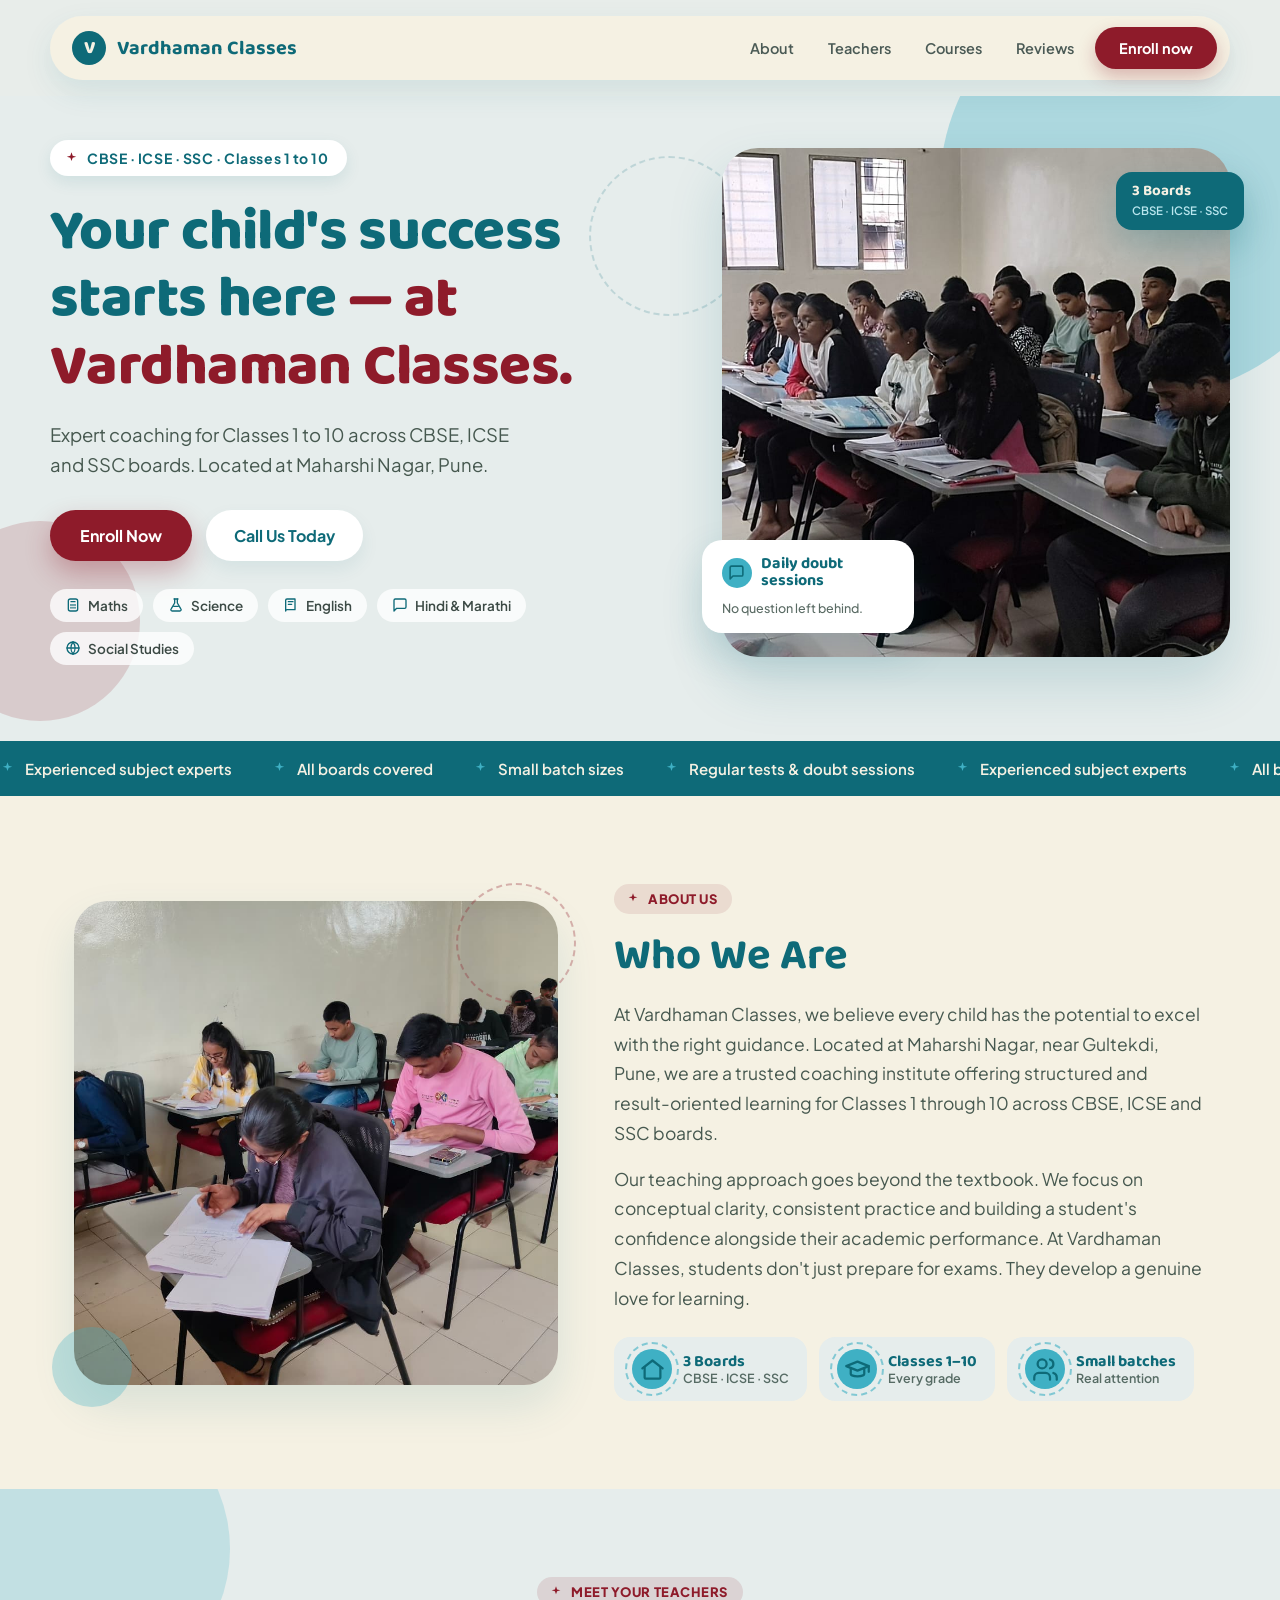
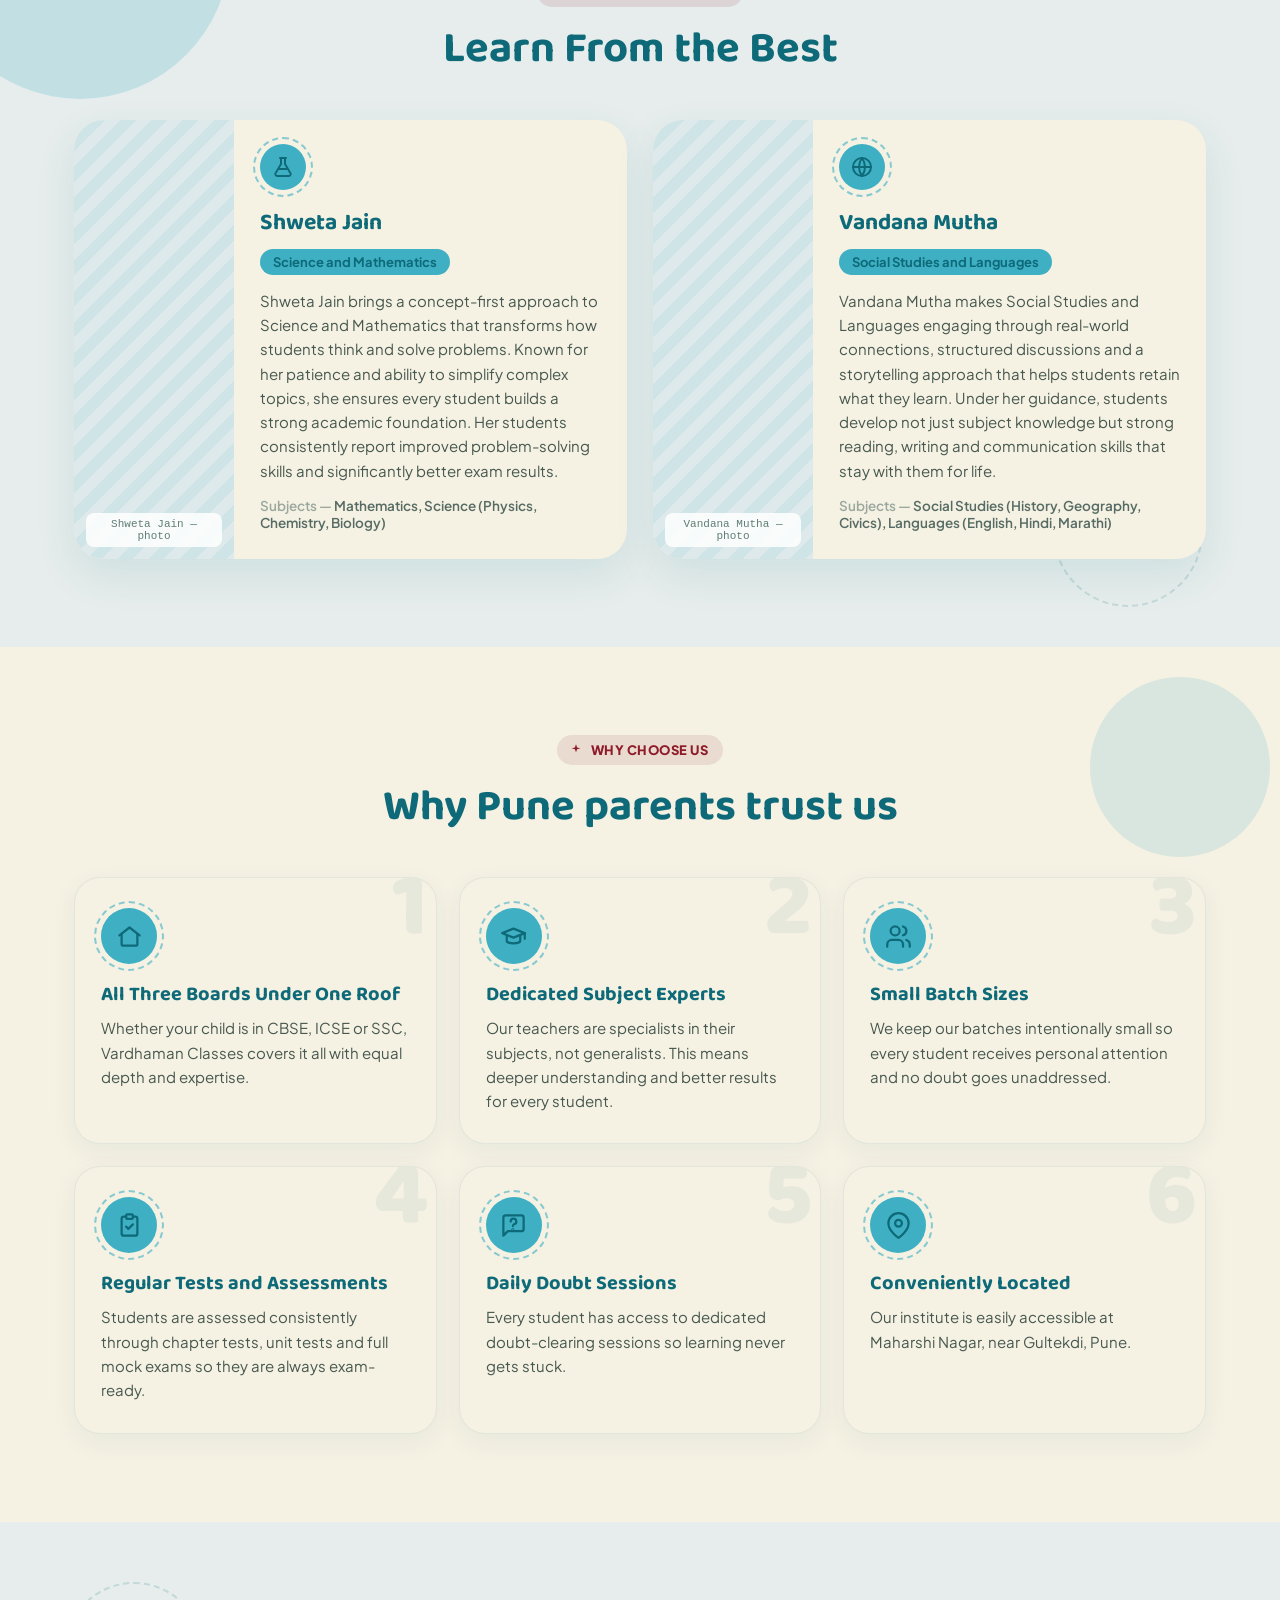
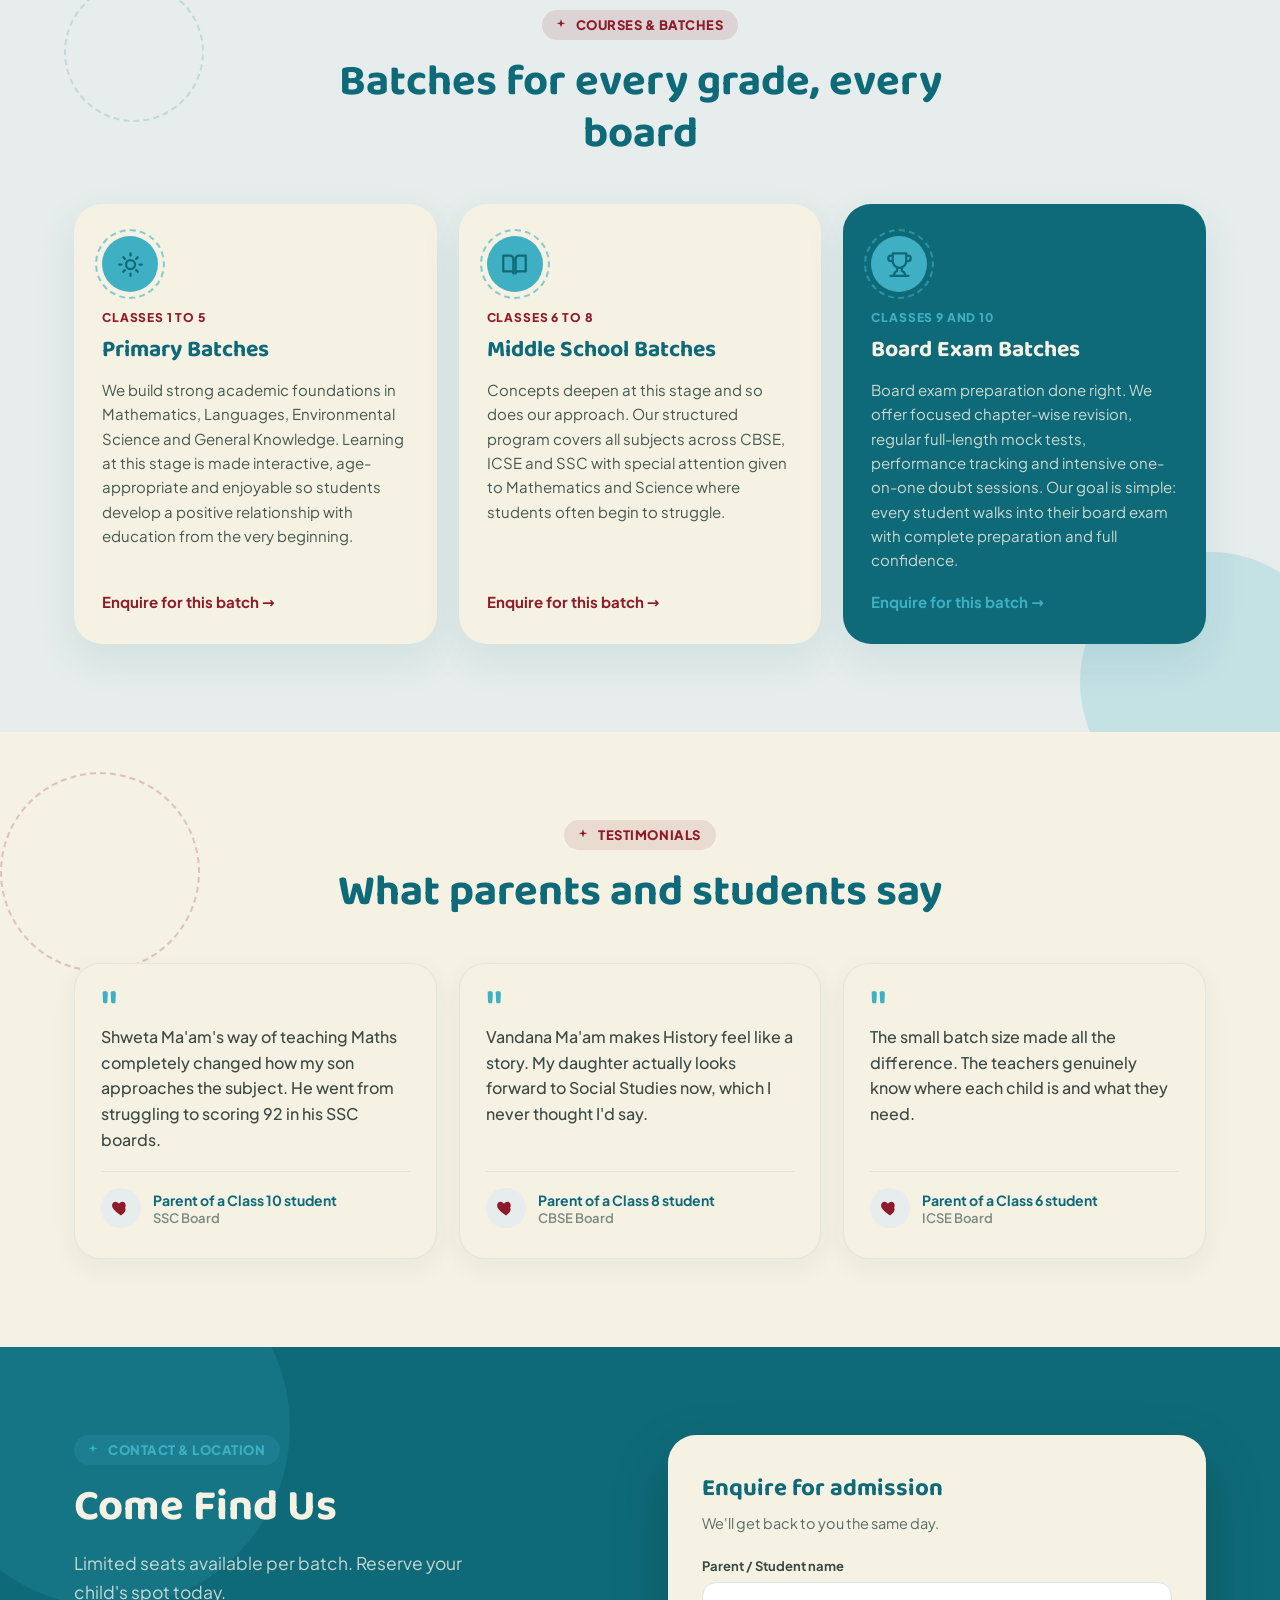
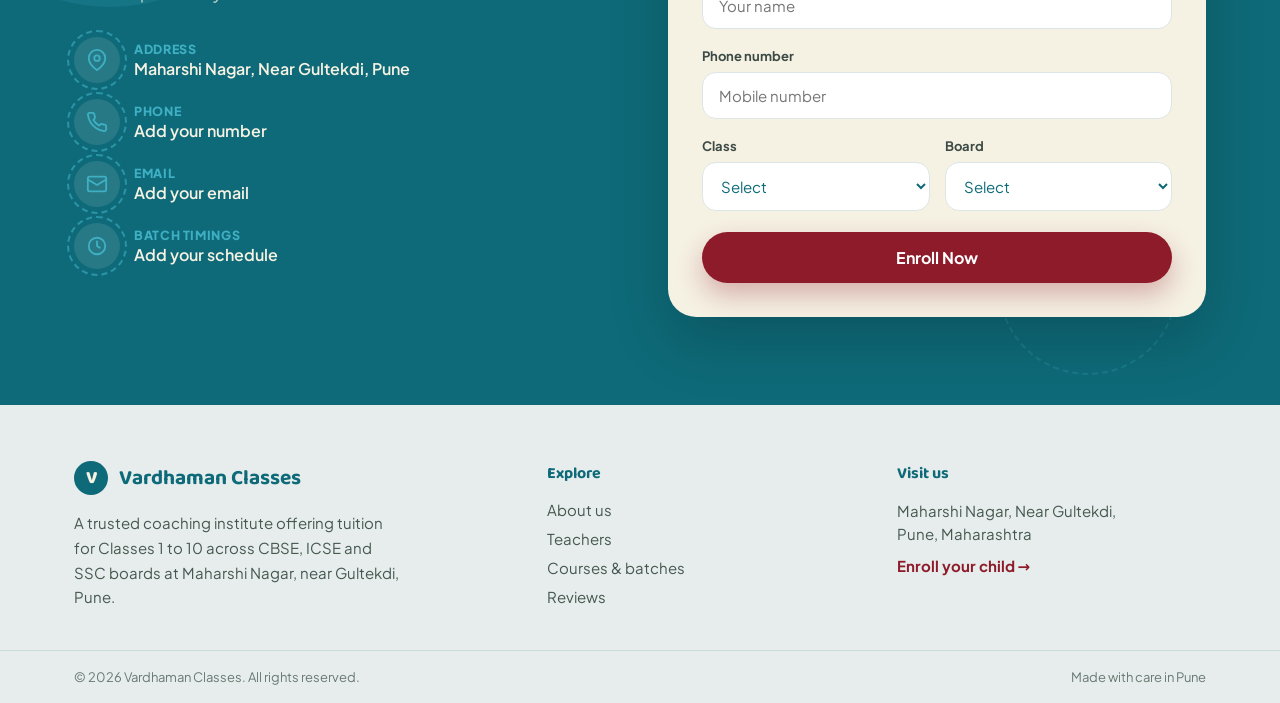
==== Index.html @ 8a274b0c "first commit" ====
<!DOCTYPE html>
<html lang="en">
<head>
  <meta charset="utf-8">
  <meta name="viewport" content="width=device-width, initial-scale=1">
  <title>Vardhaman Classes</title>
  <meta name="description" content="">
  <link rel="stylesheet" href="styles.css">
</head>
<body>

<div class="vc-page">

  <header class="vc-header">
    <nav class="vc-nav vc-pad-x">
      <a href="#home" class="vc-logo-link">
        <span class="vc-logo-icon" data-text="Navigation.BrandInitial"></span>
        <span class="vc-logo-text" data-text="Navigation.BrandName"></span>
      </a>
      <div class="vc-nav-actions">
        <span class="vc-navlinks" id="NavLinks"></span>
        <a href="#contact" class="vc-link vc-btn-nav" data-text="Navigation.EnrollLabel"></a>
      </div>
    </nav>
  </header>

  <section id="home" class="vc-section-anchor vc-hero">
    <div class="vc-blob vc-blob--hero-teal"></div>
    <div class="vc-blob vc-blob--hero-red"></div>
    <div class="vc-blob vc-blob--hero-ring"></div>
    <div class="vc-container vc-hero-grid vc-grid2 vc-pad-x">
      <div>
        <span class="vc-eyebrow vc-eyebrow--hero">
          <svg class="vc-icon-twinkle" width="15" height="15" viewBox="0 0 24 24" fill="#8E1B2A"><path d="M12 2l1.9 5.6L19.5 9l-5.6 1.9L12 16l-1.9-5.1L4.5 9l5.6-1.4z"/></svg>
          <span data-text="Hero.Tagline"></span>
        </span>
        <h1 class="vc-heading-xl">
          <span data-text="Hero.Heading"></span><span class="vc-text-accent" data-text="Hero.HeadingAccent"></span>
        </h1>
        <p class="vc-lead" data-text="Hero.Lead"></p>
        <div class="vc-actions">
          <a href="#contact" class="vc-link vc-btn-primary" data-text="Hero.PrimaryButton"></a>
          <a href="#contact" class="vc-link vc-btn-secondary" data-text="Hero.SecondaryButton"></a>
        </div>
        <div class="vc-tag-list" id="SubjectTags"></div>
      </div>
      <div class="vc-hero-media">
        <div class="vc-photo-frame">
          <img class="vc-photo-frame-img" src="assets/Images/4.jpeg" alt="" data-alt="Hero.PhotoCaption">
        </div>
        <div class="vc-float-card vc-float-card--doubt">
          <div class="vc-float-card-row">
            <span class="vc-icon-circle">
              <svg width="17" height="17" viewBox="0 0 24 24" fill="none" stroke="#0E6A78" stroke-width="2.2" stroke-linecap="round" stroke-linejoin="round"><path d="M21 15a2 2 0 0 1-2 2H7l-4 4V5a2 2 0 0 1 2-2h14a2 2 0 0 1 2 2Z"/></svg>
            </span>
            <div class="vc-float-card-title" data-text="Hero.FloatingCardTitle"></div>
          </div>
          <div class="vc-float-card-body" data-text="Hero.FloatingCardBody"></div>
        </div>
        <div class="vc-board-badge">
          <div class="vc-board-badge-title" data-text="Hero.BoardsBadgeTitle"></div>
          <div class="vc-board-badge-sub" data-text="Hero.BoardsBadgeSubtitle"></div>
        </div>
      </div>
    </div>
  </section>

  <div class="vc-marquee-bar">
    <div class="vc-marquee-wrap">
      <div class="vc-marquee" id="TrustMarquee"></div>
    </div>
  </div>

  <section id="about" class="vc-section-anchor vc-about vc-grid2 vc-sec vc-pad-x">
    <div class="vc-about-media">
      <div class="vc-blob vc-blob--about-ring"></div>
      <div class="vc-blob vc-blob--about-teal"></div>
      <div class="vc-rise2 vc-photo-frame vc-photo-frame--about">
        <img class="vc-photo-frame-img" src="assets/Images/3.jpeg" alt="" data-alt="About.PhotoCaption">
      </div>
    </div>
    <div>
      <span class="vc-rise2 vc-eyebrow">
        <svg class="vc-icon-twinkle" width="14" height="14" viewBox="0 0 24 24" fill="#8E1B2A"><path d="M12 2l1.9 5.6L19.5 9l-5.6 1.9L12 16l-1.9-5.1L4.5 9l5.6-1.4z"/></svg>
        <span data-text="About.Eyebrow"></span>
      </span>
      <h2 class="vc-rise2 vc-d1 vc-heading-lg" data-text="About.Heading"></h2>
      <div id="AboutParagraphs"></div>
      <div class="vc-rise2 vc-d3 vc-stats" id="AboutStats"></div>
    </div>
  </section>

  <section id="teachers" class="vc-section-anchor vc-section-muted vc-sec">
    <div class="vc-blob vc-blob--teachers"></div>
    <div class="vc-blob vc-blob--teachers-ring"></div>
    <div class="vc-section-inner vc-pad-x">
      <div class="vc-section-header">
        <span class="vc-rise2 vc-eyebrow vc-eyebrow--teachers">
          <svg class="vc-icon-twinkle" width="14" height="14" viewBox="0 0 24 24" fill="#8E1B2A"><path d="M12 2l1.9 5.6L19.5 9l-5.6 1.9L12 16l-1.9-5.1L4.5 9l5.6-1.4z"/></svg>
          <span data-text="Teachers.Eyebrow"></span>
        </span>
        <h2 class="vc-rise2 vc-d1 vc-heading-lg" data-text="Teachers.Heading"></h2>
      </div>
      <div class="vc-teacher-grid vc-grid2 vc-stagger" id="TeacherGrid"></div>
    </div>
  </section>

  <section class="vc-section-anchor vc-section vc-pad-x">
    <div class="vc-blob vc-blob--reasons"></div>
    <div class="vc-section-header">
      <span class="vc-rise2 vc-eyebrow">
        <svg class="vc-icon-twinkle" width="14" height="14" viewBox="0 0 24 24" fill="#8E1B2A"><path d="M12 2l1.9 5.6L19.5 9l-5.6 1.9L12 16l-1.9-5.1L4.5 9l5.6-1.4z"/></svg>
        <span data-text="Reasons.Eyebrow"></span>
      </span>
      <h2 class="vc-rise2 vc-d1 vc-heading-lg" data-text="Reasons.Heading"></h2>
    </div>
    <div class="vc-grid3 vc-stagger" id="ReasonGrid"></div>
  </section>

  <section id="courses" class="vc-section-anchor vc-section-muted vc-sec">
    <div class="vc-blob vc-blob--courses"></div>
    <div class="vc-blob vc-blob--courses-ring"></div>
    <div class="vc-section-inner vc-pad-x">
      <div class="vc-section-header">
        <span class="vc-rise2 vc-eyebrow vc-eyebrow--courses">
          <svg class="vc-icon-twinkle" width="14" height="14" viewBox="0 0 24 24" fill="#8E1B2A"><path d="M12 2l1.9 5.6L19.5 9l-5.6 1.9L12 16l-1.9-5.1L4.5 9l5.6-1.4z"/></svg>
          <span data-text="Courses.Eyebrow"></span>
        </span>
        <h2 class="vc-rise2 vc-d1 vc-heading-lg" data-text="Courses.Heading"></h2>
      </div>
      <div class="vc-grid3 vc-stagger" id="BatchGrid"></div>
    </div>
  </section>

  <section id="reviews" class="vc-section-anchor vc-section vc-pad-x">
    <div class="vc-blob vc-blob--reviews-ring"></div>
    <div class="vc-section-header">
      <span class="vc-rise2 vc-eyebrow">
        <svg class="vc-icon-twinkle" width="14" height="14" viewBox="0 0 24 24" fill="#8E1B2A"><path d="M12 2l1.9 5.6L19.5 9l-5.6 1.9L12 16l-1.9-5.1L4.5 9l5.6-1.4z"/></svg>
        <span data-text="Reviews.Eyebrow"></span>
      </span>
      <h2 class="vc-rise2 vc-d1 vc-heading-lg" data-text="Reviews.Heading"></h2>
    </div>
    <div class="vc-grid3 vc-stagger" id="ReviewGrid"></div>
  </section>

  <section id="contact" class="vc-section-anchor vc-contact vc-sec">
    <div class="vc-blob vc-blob--contact-teal"></div>
    <div class="vc-blob vc-blob--contact-ring"></div>
    <div class="vc-container vc-contact-grid vc-grid2 vc-pad-x vc-section-inner">
      <div>
        <span class="vc-rise2 vc-eyebrow vc-eyebrow--contact">
          <svg class="vc-icon-twinkle" width="14" height="14" viewBox="0 0 24 24" fill="#3FB0C4"><path d="M12 2l1.9 5.6L19.5 9l-5.6 1.9L12 16l-1.9-5.1L4.5 9l5.6-1.4z"/></svg>
          <span data-text="Contact.Eyebrow"></span>
        </span>
        <h2 class="vc-rise2 vc-d1 vc-heading-lg vc-heading-lg--light" data-text="Contact.Heading"></h2>
        <p class="vc-rise2 vc-d2 vc-lead vc-lead--light" data-text="Contact.Lead"></p>
        <div class="vc-rise2 vc-d3 vc-contact-rows" id="ContactRows"></div>
      </div>

      <div class="vc-rise2 vc-d2 vc-form-panel">
        <div id="FormSuccess" class="vc-form-success" hidden>
          <div class="vc-form-success-icon">✓</div>
          <h3 class="vc-form-success-title" data-text="Contact.Form.SuccessTitle"></h3>
          <p class="vc-form-success-text" data-text="Contact.Form.SuccessMessage"></p>
          <button type="button" class="vc-form-reset" id="FormResetBtn" data-text="Contact.Form.ResetButton"></button>
        </div>
        <div id="FormPanel">
          <h3 class="vc-form-title" data-text="Contact.Form.Title"></h3>
          <p class="vc-form-subtitle" data-text="Contact.Form.Subtitle"></p>
          <form id="EnrollForm" class="vc-form-fields" novalidate>
            <label class="vc-field">
              <span class="vc-field-label" data-text="Contact.Form.NameLabel"></span>
              <input class="vc-field-input" id="FormName" name="name" data-placeholder="Contact.Form.NamePlaceholder" required>
            </label>
            <label class="vc-field">
              <span class="vc-field-label" data-text="Contact.Form.PhoneLabel"></span>
              <input class="vc-field-input" id="FormPhone" name="phone" data-placeholder="Contact.Form.PhonePlaceholder" required>
            </label>
            <div class="vc-form-row">
              <label class="vc-field">
                <span class="vc-field-label" data-text="Contact.Form.ClassLabel"></span>
                <select class="vc-field-input vc-field-input--select" id="FormGrade" name="grade">
                  <option value="" data-text="Contact.Form.ClassPlaceholder"></option>
                </select>
              </label>
              <label class="vc-field">
                <span class="vc-field-label" data-text="Contact.Form.BoardLabel"></span>
                <select class="vc-field-input vc-field-input--select" id="FormBoard" name="board">
                  <option value="" data-text="Contact.Form.ClassPlaceholder"></option>
                </select>
              </label>
            </div>
            <button type="submit" class="vc-link vc-btn-primary vc-form-submit" data-text="Contact.Form.SubmitButton"></button>
            <div class="vc-form-error" id="FormError" hidden data-text="Contact.Form.ErrorMessage"></div>
          </form>
        </div>
      </div>
    </div>
  </section>

  <footer class="vc-footer">
    <div class="vc-footer-grid vc-pad-x">
      <div>
        <div class="vc-footer-brand">
          <span class="vc-logo-icon" data-text="Footer.BrandInitial"></span>
          <span class="vc-footer-logo-text" data-text="Footer.BrandName"></span>
        </div>
        <p class="vc-footer-desc" data-text="Footer.Description"></p>
      </div>
      <div>
        <div class="vc-footer-heading" data-text="Footer.ExploreHeading"></div>
        <div class="vc-footer-links" id="FooterLinks"></div>
      </div>
      <div>
        <div class="vc-footer-heading" data-text="Footer.VisitHeading"></div>
        <div class="vc-footer-visit">
          <span><span data-text="Footer.AddressLine1"></span><br><span data-text="Footer.AddressLine2"></span></span>
          <a href="#contact" class="vc-link vc-footer-enroll" data-text="Footer.EnrollLink"></a>
        </div>
      </div>
    </div>
    <div class="vc-footer-bar">
      <div class="vc-footer-bar-inner vc-pad-x">
        <span id="CopyrightText"></span>
        <span data-text="Footer.Tagline"></span>
      </div>
    </div>
  </footer>

</div>

<script src="content.js"></script>
<script src="script.js"></script>
</body>
</html>
---- styles.css ----
/* devanagari */
  @font-face {
    font-family: 'Baloo 2';
    font-style: normal;
    font-weight: 500;
    font-display: swap;
    src: url("assets/6ccb0ebc-e038-4bd1-8891-a103fa985c6a.woff2") format('woff2');
    unicode-range: U+0900-097F, U+1CD0-1CF9, U+200C-200D, U+20A8, U+20B9, U+20F0, U+25CC, U+A830-A839, U+A8E0-A8FF, U+11B00-11B09;
  }

  /* vietnamese */
  @font-face {
    font-family: 'Baloo 2';
    font-style: normal;
    font-weight: 500;
    font-display: swap;
    src: url("assets/c7738c8e-c5d6-49de-beea-738d5f685026.woff2") format('woff2');
    unicode-range: U+0102-0103, U+0110-0111, U+0128-0129, U+0168-0169, U+01A0-01A1, U+01AF-01B0, U+0300-0301, U+0303-0304, U+0308-0309, U+0323, U+0329, U+1EA0-1EF9, U+20AB;
  }

  /* latin-ext */
  @font-face {
    font-family: 'Baloo 2';
    font-style: normal;
    font-weight: 500;
    font-display: swap;
    src: url("assets/5fad785d-a819-486f-9508-4cfa91f8b4df.woff2") format('woff2');
    unicode-range: U+0100-02BA, U+02BD-02C5, U+02C7-02CC, U+02CE-02D7, U+02DD-02FF, U+0304, U+0308, U+0329, U+1D00-1DBF, U+1E00-1E9F, U+1EF2-1EFF, U+2020, U+20A0-20AB, U+20AD-20C0, U+2113, U+2C60-2C7F, U+A720-A7FF;
  }

  /* latin */
  @font-face {
    font-family: 'Baloo 2';
    font-style: normal;
    font-weight: 500;
    font-display: swap;
    src: url("assets/ccffdc59-f78f-4c13-9918-10d30cff7e23.woff2") format('woff2');
    unicode-range: U+0000-00FF, U+0131, U+0152-0153, U+02BB-02BC, U+02C6, U+02DA, U+02DC, U+0304, U+0308, U+0329, U+2000-206F, U+20AC, U+2122, U+2191, U+2193, U+2212, U+2215, U+FEFF, U+FFFD;
  }

  /* devanagari */
  @font-face {
    font-family: 'Baloo 2';
    font-style: normal;
    font-weight: 600;
    font-display: swap;
    src: url("assets/6ccb0ebc-e038-4bd1-8891-a103fa985c6a.woff2") format('woff2');
    unicode-range: U+0900-097F, U+1CD0-1CF9, U+200C-200D, U+20A8, U+20B9, U+20F0, U+25CC, U+A830-A839, U+A8E0-A8FF, U+11B00-11B09;
  }

  /* vietnamese */
  @font-face {
    font-family: 'Baloo 2';
    font-style: normal;
    font-weight: 600;
    font-display: swap;
    src: url("assets/c7738c8e-c5d6-49de-beea-738d5f685026.woff2") format('woff2');
    unicode-range: U+0102-0103, U+0110-0111, U+0128-0129, U+0168-0169, U+01A0-01A1, U+01AF-01B0, U+0300-0301, U+0303-0304, U+0308-0309, U+0323, U+0329, U+1EA0-1EF9, U+20AB;
  }

  /* latin-ext */
  @font-face {
    font-family: 'Baloo 2';
    font-style: normal;
    font-weight: 600;
    font-display: swap;
    src: url("assets/5fad785d-a819-486f-9508-4cfa91f8b4df.woff2") format('woff2');
    unicode-range: U+0100-02BA, U+02BD-02C5, U+02C7-02CC, U+02CE-02D7, U+02DD-02FF, U+0304, U+0308, U+0329, U+1D00-1DBF, U+1E00-1E9F, U+1EF2-1EFF, U+2020, U+20A0-20AB, U+20AD-20C0, U+2113, U+2C60-2C7F, U+A720-A7FF;
  }

  /* latin */
  @font-face {
    font-family: 'Baloo 2';
    font-style: normal;
    font-weight: 600;
    font-display: swap;
    src: url("assets/ccffdc59-f78f-4c13-9918-10d30cff7e23.woff2") format('woff2');
    unicode-range: U+0000-00FF, U+0131, U+0152-0153, U+02BB-02BC, U+02C6, U+02DA, U+02DC, U+0304, U+0308, U+0329, U+2000-206F, U+20AC, U+2122, U+2191, U+2193, U+2212, U+2215, U+FEFF, U+FFFD;
  }

  /* devanagari */
  @font-face {
    font-family: 'Baloo 2';
    font-style: normal;
    font-weight: 700;
    font-display: swap;
    src: url("assets/6ccb0ebc-e038-4bd1-8891-a103fa985c6a.woff2") format('woff2');
    unicode-range: U+0900-097F, U+1CD0-1CF9, U+200C-200D, U+20A8, U+20B9, U+20F0, U+25CC, U+A830-A839, U+A8E0-A8FF, U+11B00-11B09;
  }

  /* vietnamese */
  @font-face {
    font-family: 'Baloo 2';
    font-style: normal;
    font-weight: 700;
    font-display: swap;
    src: url("assets/c7738c8e-c5d6-49de-beea-738d5f685026.woff2") format('woff2');
    unicode-range: U+0102-0103, U+0110-0111, U+0128-0129, U+0168-0169, U+01A0-01A1, U+01AF-01B0, U+0300-0301, U+0303-0304, U+0308-0309, U+0323, U+0329, U+1EA0-1EF9, U+20AB;
  }

  /* latin-ext */
  @font-face {
    font-family: 'Baloo 2';
    font-style: normal;
    font-weight: 700;
    font-display: swap;
    src: url("assets/5fad785d-a819-486f-9508-4cfa91f8b4df.woff2") format('woff2');
    unicode-range: U+0100-02BA, U+02BD-02C5, U+02C7-02CC, U+02CE-02D7, U+02DD-02FF, U+0304, U+0308, U+0329, U+1D00-1DBF, U+1E00-1E9F, U+1EF2-1EFF, U+2020, U+20A0-20AB, U+20AD-20C0, U+2113, U+2C60-2C7F, U+A720-A7FF;
  }

  /* latin */
  @font-face {
    font-family: 'Baloo 2';
    font-style: normal;
    font-weight: 700;
    font-display: swap;
    src: url("assets/ccffdc59-f78f-4c13-9918-10d30cff7e23.woff2") format('woff2');
    unicode-range: U+0000-00FF, U+0131, U+0152-0153, U+02BB-02BC, U+02C6, U+02DA, U+02DC, U+0304, U+0308, U+0329, U+2000-206F, U+20AC, U+2122, U+2191, U+2193, U+2212, U+2215, U+FEFF, U+FFFD;
  }

  /* devanagari */
  @font-face {
    font-family: 'Baloo 2';
    font-style: normal;
    font-weight: 800;
    font-display: swap;
    src: url("assets/6ccb0ebc-e038-4bd1-8891-a103fa985c6a.woff2") format('woff2');
    unicode-range: U+0900-097F, U+1CD0-1CF9, U+200C-200D, U+20A8, U+20B9, U+20F0, U+25CC, U+A830-A839, U+A8E0-A8FF, U+11B00-11B09;
  }

  /* vietnamese */
  @font-face {
    font-family: 'Baloo 2';
    font-style: normal;
    font-weight: 800;
    font-display: swap;
    src: url("assets/c7738c8e-c5d6-49de-beea-738d5f685026.woff2") format('woff2');
    unicode-range: U+0102-0103, U+0110-0111, U+0128-0129, U+0168-0169, U+01A0-01A1, U+01AF-01B0, U+0300-0301, U+0303-0304, U+0308-0309, U+0323, U+0329, U+1EA0-1EF9, U+20AB;
  }

  /* latin-ext */
  @font-face {
    font-family: 'Baloo 2';
    font-style: normal;
    font-weight: 800;
    font-display: swap;
    src: url("assets/5fad785d-a819-486f-9508-4cfa91f8b4df.woff2") format('woff2');
    unicode-range: U+0100-02BA, U+02BD-02C5, U+02C7-02CC, U+02CE-02D7, U+02DD-02FF, U+0304, U+0308, U+0329, U+1D00-1DBF, U+1E00-1E9F, U+1EF2-1EFF, U+2020, U+20A0-20AB, U+20AD-20C0, U+2113, U+2C60-2C7F, U+A720-A7FF;
  }

  /* latin */
  @font-face {
    font-family: 'Baloo 2';
    font-style: normal;
    font-weight: 800;
    font-display: swap;
    src: url("assets/ccffdc59-f78f-4c13-9918-10d30cff7e23.woff2") format('woff2');
    unicode-range: U+0000-00FF, U+0131, U+0152-0153, U+02BB-02BC, U+02C6, U+02DA, U+02DC, U+0304, U+0308, U+0329, U+2000-206F, U+20AC, U+2122, U+2191, U+2193, U+2212, U+2215, U+FEFF, U+FFFD;
  }

  /* cyrillic-ext */
  @font-face {
    font-family: 'Plus Jakarta Sans';
    font-style: normal;
    font-weight: 400;
    font-display: swap;
    src: url("assets/60d7d8e4-d3d5-42df-9212-4b5cdeab977c.woff2") format('woff2');
    unicode-range: U+0460-052F, U+1C80-1C8A, U+20B4, U+2DE0-2DFF, U+A640-A69F, U+FE2E-FE2F;
  }

  /* vietnamese */
  @font-face {
    font-family: 'Plus Jakarta Sans';
    font-style: normal;
    font-weight: 400;
    font-display: swap;
    src: url("assets/648f3d69-f89b-42ea-ae6c-a97b70862723.woff2") format('woff2');
    unicode-range: U+0102-0103, U+0110-0111, U+0128-0129, U+0168-0169, U+01A0-01A1, U+01AF-01B0, U+0300-0301, U+0303-0304, U+0308-0309, U+0323, U+0329, U+1EA0-1EF9, U+20AB;
  }

  /* latin-ext */
  @font-face {
    font-family: 'Plus Jakarta Sans';
    font-style: normal;
    font-weight: 400;
    font-display: swap;
    src: url("assets/6499b8f7-0cdd-466b-9b5c-37579380efb8.woff2") format('woff2');
    unicode-range: U+0100-02BA, U+02BD-02C5, U+02C7-02CC, U+02CE-02D7, U+02DD-02FF, U+0304, U+0308, U+0329, U+1D00-1DBF, U+1E00-1E9F, U+1EF2-1EFF, U+2020, U+20A0-20AB, U+20AD-20C0, U+2113, U+2C60-2C7F, U+A720-A7FF;
  }

  /* latin */
  @font-face {
    font-family: 'Plus Jakarta Sans';
    font-style: normal;
    font-weight: 400;
    font-display: swap;
    src: url("assets/acd5920f-f824-4206-af33-7de50f81c722.woff2") format('woff2');
    unicode-range: U+0000-00FF, U+0131, U+0152-0153, U+02BB-02BC, U+02C6, U+02DA, U+02DC, U+0304, U+0308, U+0329, U+2000-206F, U+20AC, U+2122, U+2191, U+2193, U+2212, U+2215, U+FEFF, U+FFFD;
  }

  /* cyrillic-ext */
  @font-face {
    font-family: 'Plus Jakarta Sans';
    font-style: normal;
    font-weight: 500;
    font-display: swap;
    src: url("assets/60d7d8e4-d3d5-42df-9212-4b5cdeab977c.woff2") format('woff2');
    unicode-range: U+0460-052F, U+1C80-1C8A, U+20B4, U+2DE0-2DFF, U+A640-A69F, U+FE2E-FE2F;
  }

  /* vietnamese */
  @font-face {
    font-family: 'Plus Jakarta Sans';
    font-style: normal;
    font-weight: 500;
    font-display: swap;
    src: url("assets/648f3d69-f89b-42ea-ae6c-a97b70862723.woff2") format('woff2');
    unicode-range: U+0102-0103, U+0110-0111, U+0128-0129, U+0168-0169, U+01A0-01A1, U+01AF-01B0, U+0300-0301, U+0303-0304, U+0308-0309, U+0323, U+0329, U+1EA0-1EF9, U+20AB;
  }

  /* latin-ext */
  @font-face {
    font-family: 'Plus Jakarta Sans';
    font-style: normal;
    font-weight: 500;
    font-display: swap;
    src: url("assets/6499b8f7-0cdd-466b-9b5c-37579380efb8.woff2") format('woff2');
    unicode-range: U+0100-02BA, U+02BD-02C5, U+02C7-02CC, U+02CE-02D7, U+02DD-02FF, U+0304, U+0308, U+0329, U+1D00-1DBF, U+1E00-1E9F, U+1EF2-1EFF, U+2020, U+20A0-20AB, U+20AD-20C0, U+2113, U+2C60-2C7F, U+A720-A7FF;
  }

  /* latin */
  @font-face {
    font-family: 'Plus Jakarta Sans';
    font-style: normal;
    font-weight: 500;
    font-display: swap;
    src: url("assets/acd5920f-f824-4206-af33-7de50f81c722.woff2") format('woff2');
    unicode-range: U+0000-00FF, U+0131, U+0152-0153, U+02BB-02BC, U+02C6, U+02DA, U+02DC, U+0304, U+0308, U+0329, U+2000-206F, U+20AC, U+2122, U+2191, U+2193, U+2212, U+2215, U+FEFF, U+FFFD;
  }

  /* cyrillic-ext */
  @font-face {
    font-family: 'Plus Jakarta Sans';
    font-style: normal;
    font-weight: 600;
    font-display: swap;
    src: url("assets/60d7d8e4-d3d5-42df-9212-4b5cdeab977c.woff2") format('woff2');
    unicode-range: U+0460-052F, U+1C80-1C8A, U+20B4, U+2DE0-2DFF, U+A640-A69F, U+FE2E-FE2F;
  }

  /* vietnamese */
  @font-face {
    font-family: 'Plus Jakarta Sans';
    font-style: normal;
    font-weight: 600;
    font-display: swap;
    src: url("assets/648f3d69-f89b-42ea-ae6c-a97b70862723.woff2") format('woff2');
    unicode-range: U+0102-0103, U+0110-0111, U+0128-0129, U+0168-0169, U+01A0-01A1, U+01AF-01B0, U+0300-0301, U+0303-0304, U+0308-0309, U+0323, U+0329, U+1EA0-1EF9, U+20AB;
  }

  /* latin-ext */
  @font-face {
    font-family: 'Plus Jakarta Sans';
    font-style: normal;
    font-weight: 600;
    font-display: swap;
    src: url("assets/6499b8f7-0cdd-466b-9b5c-37579380efb8.woff2") format('woff2');
    unicode-range: U+0100-02BA, U+02BD-02C5, U+02C7-02CC, U+02CE-02D7, U+02DD-02FF, U+0304, U+0308, U+0329, U+1D00-1DBF, U+1E00-1E9F, U+1EF2-1EFF, U+2020, U+20A0-20AB, U+20AD-20C0, U+2113, U+2C60-2C7F, U+A720-A7FF;
  }

  /* latin */
  @font-face {
    font-family: 'Plus Jakarta Sans';
    font-style: normal;
    font-weight: 600;
    font-display: swap;
    src: url("assets/acd5920f-f824-4206-af33-7de50f81c722.woff2") format('woff2');
    unicode-range: U+0000-00FF, U+0131, U+0152-0153, U+02BB-02BC, U+02C6, U+02DA, U+02DC, U+0304, U+0308, U+0329, U+2000-206F, U+20AC, U+2122, U+2191, U+2193, U+2212, U+2215, U+FEFF, U+FFFD;
  }

  /* cyrillic-ext */
  @font-face {
    font-family: 'Plus Jakarta Sans';
    font-style: normal;
    font-weight: 700;
    font-display: swap;
    src: url("assets/60d7d8e4-d3d5-42df-9212-4b5cdeab977c.woff2") format('woff2');
    unicode-range: U+0460-052F, U+1C80-1C8A, U+20B4, U+2DE0-2DFF, U+A640-A69F, U+FE2E-FE2F;
  }

  /* vietnamese */
  @font-face {
    font-family: 'Plus Jakarta Sans';
    font-style: normal;
    font-weight: 700;
    font-display: swap;
    src: url("assets/648f3d69-f89b-42ea-ae6c-a97b70862723.woff2") format('woff2');
    unicode-range: U+0102-0103, U+0110-0111, U+0128-0129, U+0168-0169, U+01A0-01A1, U+01AF-01B0, U+0300-0301, U+0303-0304, U+0308-0309, U+0323, U+0329, U+1EA0-1EF9, U+20AB;
  }

  /* latin-ext */
  @font-face {
    font-family: 'Plus Jakarta Sans';
    font-style: normal;
    font-weight: 700;
    font-display: swap;
    src: url("assets/6499b8f7-0cdd-466b-9b5c-37579380efb8.woff2") format('woff2');
    unicode-range: U+0100-02BA, U+02BD-02C5, U+02C7-02CC, U+02CE-02D7, U+02DD-02FF, U+0304, U+0308, U+0329, U+1D00-1DBF, U+1E00-1E9F, U+1EF2-1EFF, U+2020, U+20A0-20AB, U+20AD-20C0, U+2113, U+2C60-2C7F, U+A720-A7FF;
  }

  /* latin */
  @font-face {
    font-family: 'Plus Jakarta Sans';
    font-style: normal;
    font-weight: 700;
    font-display: swap;
    src: url("assets/acd5920f-f824-4206-af33-7de50f81c722.woff2") format('woff2');
    unicode-range: U+0000-00FF, U+0131, U+0152-0153, U+02BB-02BC, U+02C6, U+02DA, U+02DC, U+0304, U+0308, U+0329, U+2000-206F, U+20AC, U+2122, U+2191, U+2193, U+2212, U+2215, U+FEFF, U+FFFD;
  }

  /* cyrillic-ext */
  @font-face {
    font-family: 'Plus Jakarta Sans';
    font-style: normal;
    font-weight: 800;
    font-display: swap;
    src: url("assets/60d7d8e4-d3d5-42df-9212-4b5cdeab977c.woff2") format('woff2');
    unicode-range: U+0460-052F, U+1C80-1C8A, U+20B4, U+2DE0-2DFF, U+A640-A69F, U+FE2E-FE2F;
  }

  /* vietnamese */
  @font-face {
    font-family: 'Plus Jakarta Sans';
    font-style: normal;
    font-weight: 800;
    font-display: swap;
    src: url("assets/648f3d69-f89b-42ea-ae6c-a97b70862723.woff2") format('woff2');
    unicode-range: U+0102-0103, U+0110-0111, U+0128-0129, U+0168-0169, U+01A0-01A1, U+01AF-01B0, U+0300-0301, U+0303-0304, U+0308-0309, U+0323, U+0329, U+1EA0-1EF9, U+20AB;
  }

  /* latin-ext */
  @font-face {
    font-family: 'Plus Jakarta Sans';
    font-style: normal;
    font-weight: 800;
    font-display: swap;
    src: url("assets/6499b8f7-0cdd-466b-9b5c-37579380efb8.woff2") format('woff2');
    unicode-range: U+0100-02BA, U+02BD-02C5, U+02C7-02CC, U+02CE-02D7, U+02DD-02FF, U+0304, U+0308, U+0329, U+1D00-1DBF, U+1E00-1E9F, U+1EF2-1EFF, U+2020, U+20A0-20AB, U+20AD-20C0, U+2113, U+2C60-2C7F, U+A720-A7FF;
  }

  /* latin */
  @font-face {
    font-family: 'Plus Jakarta Sans';
    font-style: normal;
    font-weight: 800;
    font-display: swap;
    src: url("assets/acd5920f-f824-4206-af33-7de50f81c722.woff2") format('woff2');
    unicode-range: U+0000-00FF, U+0131, U+0152-0153, U+02BB-02BC, U+02C6, U+02DA, U+02DC, U+0304, U+0308, U+0329, U+2000-206F, U+20AC, U+2122, U+2191, U+2193, U+2212, U+2215, U+FEFF, U+FFFD;
  }


:root {
  /* Brand */
  --Cream: #F5F1E3;
  --Teal: #0E6A78;
  --Maroon: #8E1B2A;
  --Mint: #E6EDEC;
  --Cyan: #3FB0C4;
  --CyanPale: #B9E6EE;
  --White: #fff;

  /* Text */
  --TextBody: #46584f;
  --TextMuted: #566b64;
  --TextDark: #3c4a45;
  --TextNav: #4a5a55;
  --TextCaption: #5f7d73;
  --TextSubtle: #5a6b64;
  --TextLabel: #9aa89f;
  --TextQuote: #7a8a83;
  --TextFooter: #6a7a73;
  --TextError: #c0451a;

  /* Borders & stripes */
  --BorderSoft: #d2e0e1;
  --BorderInput: #dde6e6;
  --StripeA: #d9e8ea;
  --StripeB: #cbe1e4;
  --StripeC: #dde9ea;
  --StripeD: #cfe4e7;

  /* Alpha / overlays */
  --CyanAlpha60: rgba(63, 176, 196, 0.6);
  --MintAlpha86: rgba(230, 237, 236, 0.86);
  --TealAlpha10: rgba(14, 106, 120, 0.1);
  --MaroonAlpha28: rgba(142, 27, 42, 0.28);
  --CyanAlpha34: rgba(63, 176, 196, 0.34);
  --MaroonAlpha16: rgba(142, 27, 42, 0.16);
  --TealAlpha18: rgba(14, 106, 120, 0.18);
  --MaroonAlpha10: rgba(142, 27, 42, 0.1);
  --MaroonAlpha12: rgba(142, 27, 42, 0.12);
  --CyanAlpha16: rgba(63, 176, 196, 0.16);
  --CreamAlpha80: rgba(245, 241, 227, 0.8);
  --MaroonAlpha30: rgba(142, 27, 42, 0.3);
  --TealAlpha08: rgba(14, 106, 120, 0.08);
  --WhiteAlpha78: rgba(255, 255, 255, 0.78);
  --TealAlpha12: rgba(14, 106, 120, 0.12);
  --WhiteAlpha85: rgba(255, 255, 255, 0.85);
  --TealAlpha28: rgba(14, 106, 120, 0.28);
  --CyanAlpha30: rgba(63, 176, 196, 0.3);
  --CyanAlpha22: rgba(63, 176, 196, 0.22);
  --TealAlpha16: rgba(14, 106, 120, 0.16);
  --TealAlpha06: rgba(14, 106, 120, 0.06);
  --CyanAlpha20: rgba(63, 176, 196, 0.2);
  --CreamAlpha82: rgba(245, 241, 227, 0.82);
  --MaroonAlpha22: rgba(142, 27, 42, 0.22);
  --WhiteAlpha10: rgba(255, 255, 255, 0.1);
  --BlackAlpha18: rgba(0, 0, 0, 0.18);
  --TealAlpha14: rgba(14, 106, 120, 0.14);
}

  * {
    box-sizing: border-box;
  }

  html {
    scroll-behavior: smooth;
  }

  body {
    margin: 0;
  }

  input,
  select,
  textarea,
  button {
    font-family: inherit;
  }

  @keyframes vc-rise {
    from {
      opacity: 0;
      transform: translateY(16px)
    }

    to {
      opacity: 1;
      transform: none
    }
  }

  @keyframes vc-float {

    0%,
    100% {
      transform: translateY(0)
    }

    50% {
      transform: translateY(-14px)
    }
  }

  @keyframes vc-float2 {

    0%,
    100% {
      transform: translateY(0) rotate(0deg)
    }

    50% {
      transform: translateY(16px) rotate(10deg)
    }
  }

  @keyframes vc-spin {
    to {
      transform: rotate(360deg)
    }
  }

  @keyframes vc-spinr {
    to {
      transform: rotate(-360deg)
    }
  }

  @keyframes vc-twinkle {

    0%,
    100% {
      opacity: .4;
      transform: scale(.82)
    }

    50% {
      opacity: 1;
      transform: scale(1.14)
    }
  }

  @keyframes vc-marquee {
    from {
      transform: translateX(0)
    }

    to {
      transform: translateX(-50%)
    }
  }

  @keyframes vc-pulse {

    0%,
    100% {
      opacity: .45;
      transform: scale(1)
    }

    50% {
      opacity: .85;
      transform: scale(1.09)
    }
  }

  .vc-fade {
    opacity: 0;
    transition: opacity .7s ease;
  }

  .vc-fade[data-shown] {
    opacity: 1;
  }

  .vc-rise2 {
    opacity: 0;
    transform: translateY(26px);
    transition: opacity .75s cubic-bezier(.2, .7, .2, 1), transform .75s cubic-bezier(.2, .7, .2, 1);
  }

  .vc-rise2[data-shown] {
    opacity: 1;
    transform: none;
  }

  .vc-d1 {
    transition-delay: .08s
  }

  .vc-d2 {
    transition-delay: .16s
  }

  .vc-d3 {
    transition-delay: .24s
  }

  .vc-d4 {
    transition-delay: .32s
  }

  .vc-stagger>*:nth-child(2) {
    transition-delay: .1s
  }

  .vc-stagger>*:nth-child(3) {
    transition-delay: .2s
  }

  .vc-stagger>*:nth-child(4) {
    transition-delay: .3s
  }

  .vc-stagger>*:nth-child(5) {
    transition-delay: .4s
  }

  .vc-stagger>*:nth-child(6) {
    transition-delay: .5s
  }

  .vc-badge {
    position: relative;
  }

  .vc-badge::before {
    content: '';
    position: absolute;
    inset: -7px;
    border-radius: 50%;
    border: 2px dashed var(--CyanAlpha60);
    animation: vc-spin 16s linear infinite;
  }

  .vc-marquee-wrap:hover .vc-marquee {
    animation-play-state: paused;
  }

  .vc-link {
    transition: background .2s ease, color .2s ease;
  }

  @media (max-width:980px) {
    .vc-grid3 {
      grid-template-columns: 1fr 1fr !important;
    }
  }

  @media (max-width:760px) {
    .vc-grid2 {
      grid-template-columns: 1fr !important;
      gap: 32px !important;
    }

    .vc-grid3 {
      grid-template-columns: 1fr !important;
    }

    .vc-teacher-card {
      grid-template-columns: 1fr !important;
    }

    .vc-footer-grid {
      grid-template-columns: 1fr !important;
      gap: 28px !important;
    }

    .vc-navlinks {
      display: none !important;
    }

    .vc-sec {
      padding-top: 60px !important;
      padding-bottom: 60px !important;
    }

    .vc-pad-x {
      padding-left: 20px !important;
      padding-right: 20px !important;
    }
  }

  @media (max-width:460px) {
    .vc-hide-xs {
      display: none !important;
    }
  }

  @media (prefers-reduced-motion:reduce) {
    * {
      animation-duration: .001ms !important;
      animation-iteration-count: 1 !important;
    }

    .vc-fade,
    .vc-rise2 {
      opacity: 1 !important;
      transform: none !important;
    }
  }

  /* ── Layout & components ── */
  .vc-page {
    font-family: 'Plus Jakarta Sans', system-ui, sans-serif;
    background: var(--Cream);
    color: var(--Teal);
    min-height: 100vh;
    -webkit-font-smoothing: antialiased;
    overflow-x: hidden;
  }

  .vc-header {
    position: sticky;
    top: 0;
    z-index: 50;
    padding: 16px 20px;
    background: var(--MintAlpha86);
    backdrop-filter: blur(10px);
  }

  .vc-nav {
    max-width: 1180px;
    margin: 0 auto;
    background: var(--Cream);
    border-radius: 999px;
    padding: 11px 13px 11px 22px;
    display: flex;
    align-items: center;
    justify-content: space-between;
    gap: 16px;
    box-shadow: 0 12px 30px var(--TealAlpha10);
  }

  .vc-logo-link {
    text-decoration: none;
    display: flex;
    align-items: center;
    gap: 11px;
  }

  .vc-logo-icon {
    width: 34px;
    height: 34px;
    border-radius: 50%;
    background: var(--Teal);
    color: var(--Cream);
    display: flex;
    align-items: center;
    justify-content: center;
    font-family: 'Baloo 2', cursive;
    font-weight: 800;
    font-size: 18px;
  }

  .vc-logo-text {
    font-family: 'Baloo 2', cursive;
    font-weight: 700;
    font-size: 20px;
    color: var(--Teal);
  }

  .vc-nav-actions {
    display: flex;
    align-items: center;
    gap: 6px;
  }

  .vc-navlinks {
    display: flex;
    align-items: center;
    gap: 4px;
  }

  .vc-nav-link {
    text-decoration: none;
    font-size: 14.5px;
    font-weight: 600;
    color: var(--TextNav);
    padding: 9px 15px;
    border-radius: 999px;
  }

  .vc-btn-nav {
    text-decoration: none;
    font-size: 14.5px;
    font-weight: 700;
    color: var(--White);
    background: var(--Maroon);
    padding: 12px 24px;
    border-radius: 999px;
    box-shadow: 0 8px 18px var(--MaroonAlpha28);
    white-space: nowrap;
  }

  .vc-section-anchor {
    scroll-margin-top: 90px;
  }

  .vc-hero {
    background: var(--Mint);
    position: relative;
    overflow: hidden;
    padding: 44px 20px 76px;
  }

  .vc-blob {
    position: absolute;
    border-radius: 50%;
    pointer-events: none;
  }

  .vc-blob--hero-teal {
    width: 420px;
    height: 420px;
    background: var(--CyanAlpha34);
    top: -120px;
    right: -80px;
    animation: vc-float 7s ease-in-out infinite;
  }

  .vc-blob--hero-red {
    width: 200px;
    height: 200px;
    background: var(--MaroonAlpha16);
    bottom: 20px;
    left: -60px;
    animation: vc-float2 9s ease-in-out infinite;
  }

  .vc-blob--hero-ring {
    width: 160px;
    height: 160px;
    border: 2px dashed var(--TealAlpha18);
    top: 60px;
    left: 46%;
    animation: vc-spin 24s linear infinite;
  }

  .vc-container {
    position: relative;
    max-width: 1180px;
    margin: 0 auto;
  }

  .vc-hero-grid {
    display: grid;
    grid-template-columns: 1.1fr 0.9fr;
    gap: 50px;
    align-items: center;
  }

  .vc-eyebrow {
    display: inline-flex;
    align-items: center;
    gap: 8px;
    font-size: 13px;
    font-weight: 800;
    letter-spacing: 0.04em;
    color: var(--Maroon);
    background: var(--MaroonAlpha10);
    padding: 7px 15px 7px 12px;
    border-radius: 999px;
    white-space: nowrap;
  }

  .vc-eyebrow--hero {
    font-size: 14px;
    font-weight: 700;
    color: var(--Teal);
    background: var(--White);
    padding: 9px 18px 9px 14px;
    box-shadow: 0 6px 16px var(--TealAlpha10);
  }

  .vc-eyebrow--teachers,
  .vc-eyebrow--courses {
    background: var(--MaroonAlpha12);
  }

  .vc-eyebrow--contact {
    color: var(--Cyan);
    background: var(--CyanAlpha16);
  }

  .vc-icon-twinkle {
    animation: vc-twinkle 2.6s ease-in-out infinite;
  }

  .vc-heading-xl {
    font-family: 'Baloo 2', cursive;
    font-weight: 800;
    font-size: clamp(36px, 4.6vw, 58px);
    line-height: 1.16;
    color: var(--Teal);
    margin: 22px 0 0;
    letter-spacing: -0.01em;
  }

  .vc-heading-lg {
    font-family: 'Baloo 2', cursive;
    font-weight: 700;
    font-size: clamp(30px, 3.4vw, 44px);
    line-height: 1.2;
    color: var(--Teal);
    margin: 16px 0 0;
  }

  .vc-heading-lg--light {
    color: var(--Cream);
  }

  .vc-text-accent {
    color: var(--Maroon);
  }

  .vc-lead {
    font-size: 18.5px;
    line-height: 1.62;
    color: var(--TextBody);
    margin: 20px 0 0;
    max-width: 490px;
  }

  .vc-lead--light {
    font-size: 17.5px;
    line-height: 1.65;
    color: var(--CreamAlpha80);
    margin: 16px 0 0;
    max-width: 430px;
  }

  .vc-body {
    font-size: 17.5px;
    line-height: 1.7;
    color: var(--TextBody);
    margin: 18px 0 0;
  }

  .vc-body+.vc-body {
    margin-top: 16px;
  }

  .vc-actions {
    display: flex;
    flex-wrap: wrap;
    gap: 14px;
    margin-top: 30px;
  }

  .vc-btn-primary {
    text-decoration: none;
    background: var(--Maroon);
    color: var(--White);
    padding: 15px 30px;
    border-radius: 999px;
    font-weight: 700;
    font-size: 16px;
    box-shadow: 0 12px 26px var(--MaroonAlpha30);
    border: none;
    cursor: pointer;
  }

  .vc-btn-secondary {
    text-decoration: none;
    background: var(--White);
    color: var(--Teal);
    padding: 15px 28px;
    border-radius: 999px;
    font-weight: 700;
    font-size: 16px;
    box-shadow: 0 8px 18px var(--TealAlpha08);
  }

  .vc-tag-list {
    display: flex;
    flex-wrap: wrap;
    gap: 10px;
    margin-top: 28px;
  }

  .vc-tag {
    display: inline-flex;
    align-items: center;
    gap: 7px;
    background: var(--WhiteAlpha78);
    color: var(--TextDark);
    padding: 8px 15px;
    border-radius: 999px;
    font-size: 13.5px;
    font-weight: 600;
  }

  .vc-hero-media {
    position: relative;
  }

  .vc-photo-frame {
    aspect-ratio: 1 / 1;
    border-radius: 36px;
    overflow: hidden;
    background-image: repeating-linear-gradient(135deg, var(--StripeA), var(--StripeA) 14px, var(--StripeB) 14px, var(--StripeB) 28px);
    display: flex;
    align-items: flex-end;
    justify-content: center;
    padding: 16px;
    box-shadow: 0 26px 54px var(--TealAlpha18);
  }

  .vc-photo-frame:has(.vc-photo-frame-img) {
    padding: 0;
    background-image: none;
  }

  .vc-photo-frame-img {
    width: 100%;
    height: 100%;
    object-fit: cover;
    display: block;
  }

  .vc-photo-frame--about {
    border-radius: 34px;
    background-image: repeating-linear-gradient(135deg, var(--Mint), var(--Mint) 13px, var(--StripeC) 13px, var(--StripeC) 26px);
    align-items: flex-end;
    box-shadow: 0 20px 44px var(--TealAlpha12);
  }

  .vc-photo-caption {
    font-family: ui-monospace, Menlo, monospace;
    font-size: 12px;
    color: var(--TextCaption);
    background: var(--WhiteAlpha85);
    padding: 6px 12px;
    border-radius: 10px;
  }

  .vc-photo-caption--small {
    font-size: 11px;
    padding: 5px 9px;
    border-radius: 8px;
    text-align: center;
  }

  .vc-float-card {
    position: absolute;
    background: var(--White);
    border-radius: 20px;
    padding: 16px 20px;
    box-shadow: 0 18px 40px var(--TealAlpha18);
    animation: vc-float 6s ease-in-out infinite;
  }

  .vc-float-card--doubt {
    left: -20px;
    bottom: 24px;
    max-width: 212px;
  }

  .vc-float-card-row {
    display: flex;
    align-items: center;
    gap: 9px;
  }

  .vc-icon-circle {
    width: 30px;
    height: 30px;
    flex: none;
    border-radius: 50%;
    background: var(--Cyan);
    display: flex;
    align-items: center;
    justify-content: center;
  }

  .vc-float-card-title {
    font-family: 'Baloo 2', cursive;
    font-weight: 700;
    font-size: 16px;
    color: var(--Teal);
    line-height: 1.05;
  }

  .vc-float-card-body {
    font-size: 12.5px;
    color: var(--TextSubtle);
    margin-top: 10px;
    font-weight: 500;
    line-height: 1.35;
  }

  .vc-board-badge {
    position: absolute;
    right: -14px;
    top: 24px;
    background: var(--Teal);
    color: var(--Cream);
    border-radius: 16px;
    padding: 12px 16px;
    box-shadow: 0 16px 34px var(--TealAlpha28);
    animation: vc-float2 7.5s ease-in-out infinite;
  }

  .vc-board-badge-title {
    font-family: 'Baloo 2', cursive;
    font-weight: 700;
    font-size: 15px;
    line-height: 1;
  }

  .vc-board-badge-sub {
    font-size: 11.5px;
    color: var(--CyanPale);
    margin-top: 4px;
    font-weight: 600;
  }

  .vc-marquee-bar {
    background: var(--Teal);
    overflow: hidden;
  }

  .vc-marquee-wrap {
    max-width: 100%;
    overflow: hidden;
    padding: 18px 0;
  }

  .vc-marquee {
    display: flex;
    gap: 40px;
    align-items: center;
    width: max-content;
    animation: vc-marquee 26s linear infinite;
  }

  .vc-marquee-item {
    display: flex;
    align-items: center;
    gap: 10px;
    color: var(--Cream);
    font-weight: 600;
    font-size: 15px;
    white-space: nowrap;
  }

  .vc-about {
    max-width: 1180px;
    margin: 0 auto;
    padding: 88px 24px;
    display: grid;
    grid-template-columns: 0.9fr 1.1fr;
    gap: 56px;
    align-items: center;
  }

  .vc-about-media {
    position: relative;
  }

  .vc-blob--about-ring {
    inset: -18px -18px auto auto;
    width: 120px;
    height: 120px;
    border: 2px dashed var(--MaroonAlpha30);
    animation: vc-spin 20s linear infinite;
  }

  .vc-blob--about-teal {
    width: 80px;
    height: 80px;
    background: var(--CyanAlpha30);
    bottom: -22px;
    left: -22px;
    animation: vc-float 6.5s ease-in-out infinite;
  }

  .vc-stats {
    display: flex;
    flex-wrap: wrap;
    gap: 12px;
    margin-top: 24px;
  }

  .vc-stat {
    display: flex;
    align-items: center;
    gap: 11px;
    background: var(--Mint);
    border-radius: 16px;
    padding: 12px 18px;
  }

  .vc-stat-icon {
    width: 40px;
    height: 40px;
    border-radius: 50%;
    background: var(--Cyan);
    display: flex;
    align-items: center;
    justify-content: center;
  }

  .vc-stat-big {
    font-family: 'Baloo 2', cursive;
    font-weight: 700;
    font-size: 16px;
    color: var(--Teal);
    line-height: 1.1;
  }

  .vc-stat-small {
    font-size: 12.5px;
    color: var(--TextMuted);
    font-weight: 600;
  }

  .vc-section-muted {
    background: var(--Mint);
    position: relative;
    overflow: hidden;
  }

  .vc-blob--teachers {
    width: 300px;
    height: 300px;
    background: var(--CyanAlpha22);
    top: -90px;
    left: -70px;
    animation: vc-float 8s ease-in-out infinite;
  }

  .vc-blob--teachers-ring {
    width: 150px;
    height: 150px;
    border: 2px dashed var(--TealAlpha16);
    bottom: 40px;
    right: 6%;
    animation: vc-spinr 22s linear infinite;
  }

  .vc-section-inner {
    position: relative;
    max-width: 1180px;
    margin: 0 auto;
    padding: 88px 24px;
  }

  .vc-section-header {
    text-align: center;
    max-width: 620px;
    margin: 0 auto;
  }

  .vc-teacher-grid {
    display: grid;
    grid-template-columns: 1fr 1fr;
    gap: 26px;
    margin-top: 44px;
  }

  .vc-teacher-card {
    position: relative;
    background: var(--Cream);
    border-radius: 30px;
    overflow: hidden;
    display: grid;
    grid-template-columns: 160px 1fr;
    box-shadow: 0 16px 40px var(--TealAlpha10);
    transition: transform 0.32s cubic-bezier(0.2, 0.7, 0.2, 1), box-shadow 0.32s ease;
  }

  .vc-teacher-photo {
    background-image: repeating-linear-gradient(135deg, var(--StripeC), var(--StripeC) 11px, var(--StripeD) 11px, var(--StripeD) 22px);
    display: flex;
    align-items: flex-end;
    justify-content: center;
    padding: 12px;
    min-height: 236px;
  }

  .vc-teacher-body {
    padding: 24px 26px 28px;
  }

  .vc-teacher-icon {
    width: 46px;
    height: 46px;
    border-radius: 50%;
    background: var(--Cyan);
    display: inline-flex;
    align-items: center;
    justify-content: center;
  }

  .vc-teacher-name {
    font-family: 'Baloo 2', cursive;
    font-weight: 700;
    font-size: 23px;
    margin: 14px 0 0;
    color: var(--Teal);
  }

  .vc-teacher-role {
    display: inline-block;
    margin-top: 8px;
    font-size: 13px;
    font-weight: 700;
    color: var(--Teal);
    background: var(--Cyan);
    padding: 5px 13px;
    border-radius: 999px;
  }

  .vc-teacher-bio {
    font-size: 15px;
    line-height: 1.62;
    color: var(--TextBody);
    margin: 14px 0 0;
  }

  .vc-teacher-subjects {
    margin-top: 14px;
    font-size: 13.5px;
    color: var(--TextMuted);
    font-weight: 600;
  }

  .vc-muted-label {
    color: var(--TextLabel);
  }

  .vc-section {
    position: relative;
    max-width: 1180px;
    margin: 0 auto;
    padding: 88px 24px;
  }

  .vc-blob--reasons {
    width: 180px;
    height: 180px;
    background: var(--CyanAlpha16);
    top: 30px;
    right: -40px;
    animation: vc-float 7s ease-in-out infinite;
  }

  .vc-grid3 {
    position: relative;
    display: grid;
    grid-template-columns: repeat(3, 1fr);
    gap: 22px;
    margin-top: 44px;
  }

  .vc-reason-card,
  .vc-testimonial-card {
    position: relative;
    overflow: hidden;
    background: var(--Cream);
    border: 1px solid var(--TealAlpha08);
    border-radius: 26px;
    padding: 30px 26px;
    box-shadow: 0 8px 26px var(--TealAlpha06);
    transition: transform 0.32s cubic-bezier(0.2, 0.7, 0.2, 1), box-shadow 0.32s ease, border-color 0.32s ease;
  }

  .vc-reason-number {
    position: absolute;
    top: -16px;
    right: 8px;
    font-family: 'Baloo 2', cursive;
    font-weight: 800;
    font-size: 92px;
    color: var(--TealAlpha06);
    pointer-events: none;
    line-height: 1;
  }

  .vc-reason-icon {
    position: relative;
    width: 56px;
    height: 56px;
    border-radius: 50%;
    background: var(--Cyan);
    display: inline-flex;
    align-items: center;
    justify-content: center;
  }

  .vc-reason-title {
    position: relative;
    font-family: 'Baloo 2', cursive;
    font-weight: 700;
    font-size: 20px;
    margin: 18px 0 0;
    color: var(--Teal);
    line-height: 1.25;
  }

  .vc-reason-body {
    position: relative;
    font-size: 15px;
    line-height: 1.62;
    color: var(--TextBody);
    margin: 9px 0 0;
  }

  .vc-blob--courses {
    width: 260px;
    height: 260px;
    background: var(--CyanAlpha20);
    bottom: -80px;
    right: -60px;
    animation: vc-float2 9s ease-in-out infinite;
  }

  .vc-blob--courses-ring {
    width: 140px;
    height: 140px;
    border: 2px dashed var(--TealAlpha16);
    top: 60px;
    left: 5%;
    animation: vc-spin 24s linear infinite;
  }

  .vc-batch-card {
    border-radius: 28px;
    padding: 32px 28px;
    display: flex;
    flex-direction: column;
    box-shadow: 0 16px 40px var(--TealAlpha10);
    transition: transform 0.32s cubic-bezier(0.2, 0.7, 0.2, 1), box-shadow 0.32s ease;
  }

  .vc-batch-card--light {
    background: var(--Cream);
  }

  .vc-batch-card--light .vc-batch-range,
  .vc-batch-card--light .vc-batch-link {
    color: var(--Maroon);
  }

  .vc-batch-card--light .vc-batch-title {
    color: var(--Teal);
  }

  .vc-batch-card--light .vc-batch-body {
    color: var(--TextBody);
  }

  .vc-batch-card--dark {
    background: var(--Teal);
  }

  .vc-batch-card--dark .vc-batch-range,
  .vc-batch-card--dark .vc-batch-link {
    color: var(--Cyan);
  }

  .vc-batch-card--dark .vc-batch-title {
    color: var(--Cream);
  }

  .vc-batch-card--dark .vc-batch-body {
    color: var(--CreamAlpha82);
  }

  .vc-batch-icon {
    width: 56px;
    height: 56px;
    border-radius: 50%;
    background: var(--Cyan);
    display: inline-flex;
    align-items: center;
    justify-content: center;
  }

  .vc-batch-range {
    font-size: 12px;
    font-weight: 800;
    letter-spacing: 0.07em;
    margin-top: 18px;
  }

  .vc-batch-title {
    font-family: 'Baloo 2', cursive;
    font-weight: 700;
    font-size: 23px;
    margin: 6px 0 0;
  }

  .vc-batch-body {
    font-size: 15px;
    line-height: 1.62;
    margin: 10px 0 0;
    flex: 1;
  }

  .vc-batch-link {
    margin-top: 20px;
    text-decoration: none;
    font-weight: 700;
    font-size: 15px;
  }

  .vc-blob--reviews-ring {
    width: 200px;
    height: 200px;
    border: 2px dashed var(--MaroonAlpha22);
    top: 40px;
    left: -50px;
    animation: vc-spinr 22s linear infinite;
  }

  .vc-testimonial-card {
    margin: 0;
    display: flex;
    flex-direction: column;
  }

  .vc-quote-mark {
    font-family: 'Baloo 2', cursive;
    font-size: 54px;
    line-height: 0.6;
    color: var(--Cyan);
    height: 30px;
  }

  .vc-quote-text {
    margin: 0;
    font-size: 16px;
    line-height: 1.62;
    color: var(--TextDark);
    font-weight: 500;
    flex: 1;
  }

  .vc-quote-footer {
    margin-top: 18px;
    padding-top: 16px;
    border-top: 1px solid var(--TealAlpha10);
    display: flex;
    align-items: center;
    gap: 12px;
  }

  .vc-quote-avatar {
    width: 40px;
    height: 40px;
    flex: none;
    border-radius: 50%;
    background: var(--Mint);
    display: flex;
    align-items: center;
    justify-content: center;
  }

  .vc-quote-author {
    font-size: 14px;
    color: var(--Teal);
    font-weight: 700;
  }

  .vc-quote-board {
    font-weight: 600;
    color: var(--TextQuote);
    font-size: 13px;
    margin-top: 1px;
  }

  .vc-contact {
    background: var(--Teal);
    position: relative;
    overflow: hidden;
  }

  .vc-blob--contact-teal {
    width: 360px;
    height: 360px;
    background: var(--CyanAlpha16);
    top: -100px;
    left: -70px;
    animation: vc-float 8s ease-in-out infinite;
  }

  .vc-blob--contact-ring {
    width: 180px;
    height: 180px;
    border: 2px dashed var(--CyanAlpha22);
    bottom: 30px;
    right: 8%;
    animation: vc-spin 24s linear infinite;
  }

  .vc-contact-grid {
    display: grid;
    grid-template-columns: 1fr 1fr;
    gap: 56px;
    align-items: start;
  }

  .vc-contact-rows {
    margin-top: 30px;
    display: flex;
    flex-direction: column;
    gap: 16px;
  }

  .vc-contact-row {
    display: flex;
    gap: 14px;
    align-items: center;
  }

  .vc-contact-icon {
    width: 46px;
    height: 46px;
    flex: none;
    border-radius: 50%;
    background: var(--WhiteAlpha10);
    display: flex;
    align-items: center;
    justify-content: center;
  }

  .vc-contact-label {
    font-size: 12.5px;
    font-weight: 800;
    letter-spacing: 0.05em;
    color: var(--Cyan);
  }

  .vc-contact-value {
    font-size: 16px;
    font-weight: 600;
    color: var(--Cream);
    margin-top: 1px;
  }

  .vc-form-panel {
    background: var(--Cream);
    border-radius: 28px;
    padding: 34px;
    box-shadow: 0 24px 60px var(--BlackAlpha18);
  }

  .vc-form-success {
    text-align: center;
    padding: 34px 12px;
    animation: vc-rise 0.4s ease;
  }

  .vc-form-success-icon {
    width: 64px;
    height: 64px;
    margin: 0 auto;
    border-radius: 50%;
    background: var(--Maroon);
    color: var(--White);
    display: flex;
    align-items: center;
    justify-content: center;
    font-size: 32px;
  }

  .vc-form-success-title {
    font-family: 'Baloo 2', cursive;
    font-weight: 700;
    font-size: 27px;
    margin: 18px 0 0;
    color: var(--Teal);
  }

  .vc-form-success-text {
    font-size: 16px;
    line-height: 1.6;
    color: var(--TextBody);
    margin: 10px 0 0;
  }

  .vc-form-reset {
    margin-top: 22px;
    background: var(--White);
    border: 1px solid var(--BorderSoft);
    color: var(--Teal);
    padding: 12px 22px;
    border-radius: 999px;
    font-weight: 700;
    font-size: 15px;
    cursor: pointer;
  }

  .vc-form-title {
    font-family: 'Baloo 2', cursive;
    font-weight: 700;
    font-size: 24px;
    margin: 0;
    color: var(--Teal);
  }

  .vc-form-subtitle {
    font-size: 14.5px;
    color: var(--TextMuted);
    margin: 6px 0 0;
  }

  .vc-form-fields {
    display: flex;
    flex-direction: column;
    gap: 15px;
    margin-top: 22px;
  }

  .vc-field {
    display: block;
  }

  .vc-field-label {
    font-size: 13px;
    font-weight: 700;
    color: var(--TextDark);
  }

  .vc-field-input {
    margin-top: 7px;
    width: 100%;
    padding: 13px 16px;
    border: 1.5px solid var(--BorderInput);
    border-radius: 14px;
    font-size: 15px;
    background: var(--White);
    color: var(--Teal);
    outline: none;
  }

  .vc-field-input--select {
    padding: 13px 14px;
  }

  .vc-form-row {
    display: grid;
    grid-template-columns: 1fr 1fr;
    gap: 15px;
  }

  .vc-form-submit {
    margin-top: 6px;
  }

  .vc-form-error {
    font-size: 13.5px;
    color: var(--TextError);
    font-weight: 600;
    text-align: center;
  }

  .vc-footer {
    background: var(--Mint);
    color: var(--TextBody);
  }

  .vc-footer-grid {
    max-width: 1180px;
    margin: 0 auto;
    padding: 56px 24px 40px;
    display: grid;
    grid-template-columns: 1.4fr 1fr 1fr;
    gap: 40px;
  }

  .vc-footer-brand {
    display: flex;
    align-items: center;
    gap: 11px;
  }

  .vc-footer-logo-text {
    font-family: 'Baloo 2', cursive;
    font-weight: 700;
    font-size: 21px;
    color: var(--Teal);
  }

  .vc-footer-desc {
    font-size: 15px;
    line-height: 1.65;
    margin: 16px 0 0;
    max-width: 330px;
  }

  .vc-footer-heading {
    font-family: 'Baloo 2', cursive;
    font-size: 16px;
    font-weight: 700;
    color: var(--Teal);
  }

  .vc-footer-links {
    display: flex;
    flex-direction: column;
    gap: 10px;
    margin-top: 14px;
    font-size: 15px;
  }

  .vc-footer-link {
    text-decoration: none;
    color: var(--TextBody);
  }

  .vc-footer-visit {
    display: flex;
    flex-direction: column;
    gap: 10px;
    margin-top: 14px;
    font-size: 15px;
    line-height: 1.5;
  }

  .vc-footer-enroll {
    text-decoration: none;
    color: var(--Maroon);
    font-weight: 700;
  }

  .vc-footer-bar {
    border-top: 1px solid var(--TealAlpha14);
  }

  .vc-footer-bar-inner {
    max-width: 1180px;
    margin: 0 auto;
    padding: 18px 24px;
    font-size: 13px;
    display: flex;
    flex-wrap: wrap;
    justify-content: space-between;
    gap: 8px;
    color: var(--TextFooter);
  }

  /* ── Interactive hovers & focus ── */
  .vc-nav-link:hover {
    background: var(--TealAlpha08);
    color: var(--Teal);
  }

  .vc-btn-nav:hover {
    background: #74121F;
  }

  .vc-btn-primary:hover {
    background: #74121F;
    transform: translateY(-2px);
  }

  .vc-btn-secondary:hover {
    transform: translateY(-2px);
  }

  .vc-teacher-card:hover,
  .vc-reason-card:hover,
  .vc-testimonial-card:hover,
  .vc-batch-card:hover {
    transform: translateY(-8px);
    box-shadow: 0 28px 56px var(--TealAlpha18);
  }

  .vc-reason-card:hover {
    border-color: var(--MaroonAlpha30);
  }

  .vc-batch-link:hover {
    opacity: 0.7;
  }

  .vc-footer-link:hover {
    color: var(--Teal);
  }

  .vc-footer-enroll:hover {
    opacity: 0.7;
  }

  .vc-field-input:focus {
    border-color: var(--Maroon);
    box-shadow: 0 0 0 3px var(--MaroonAlpha10);
  }
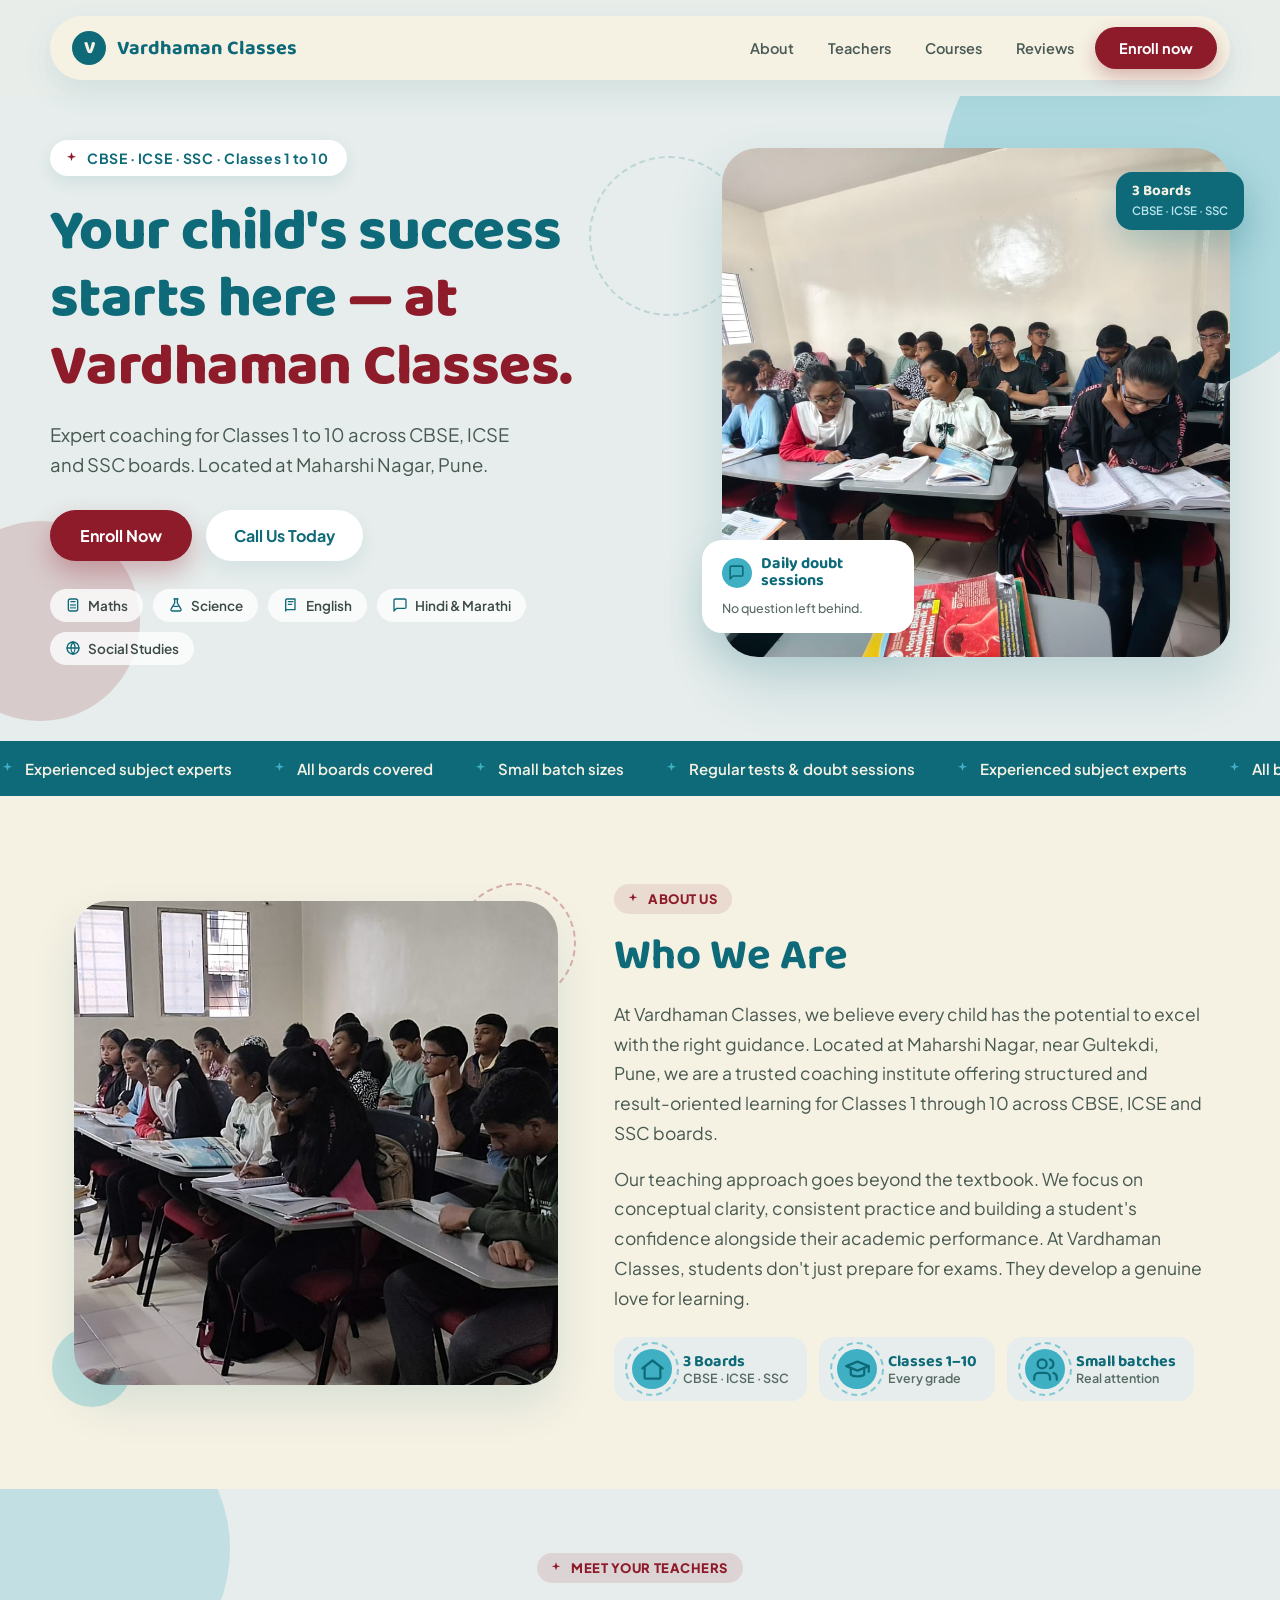
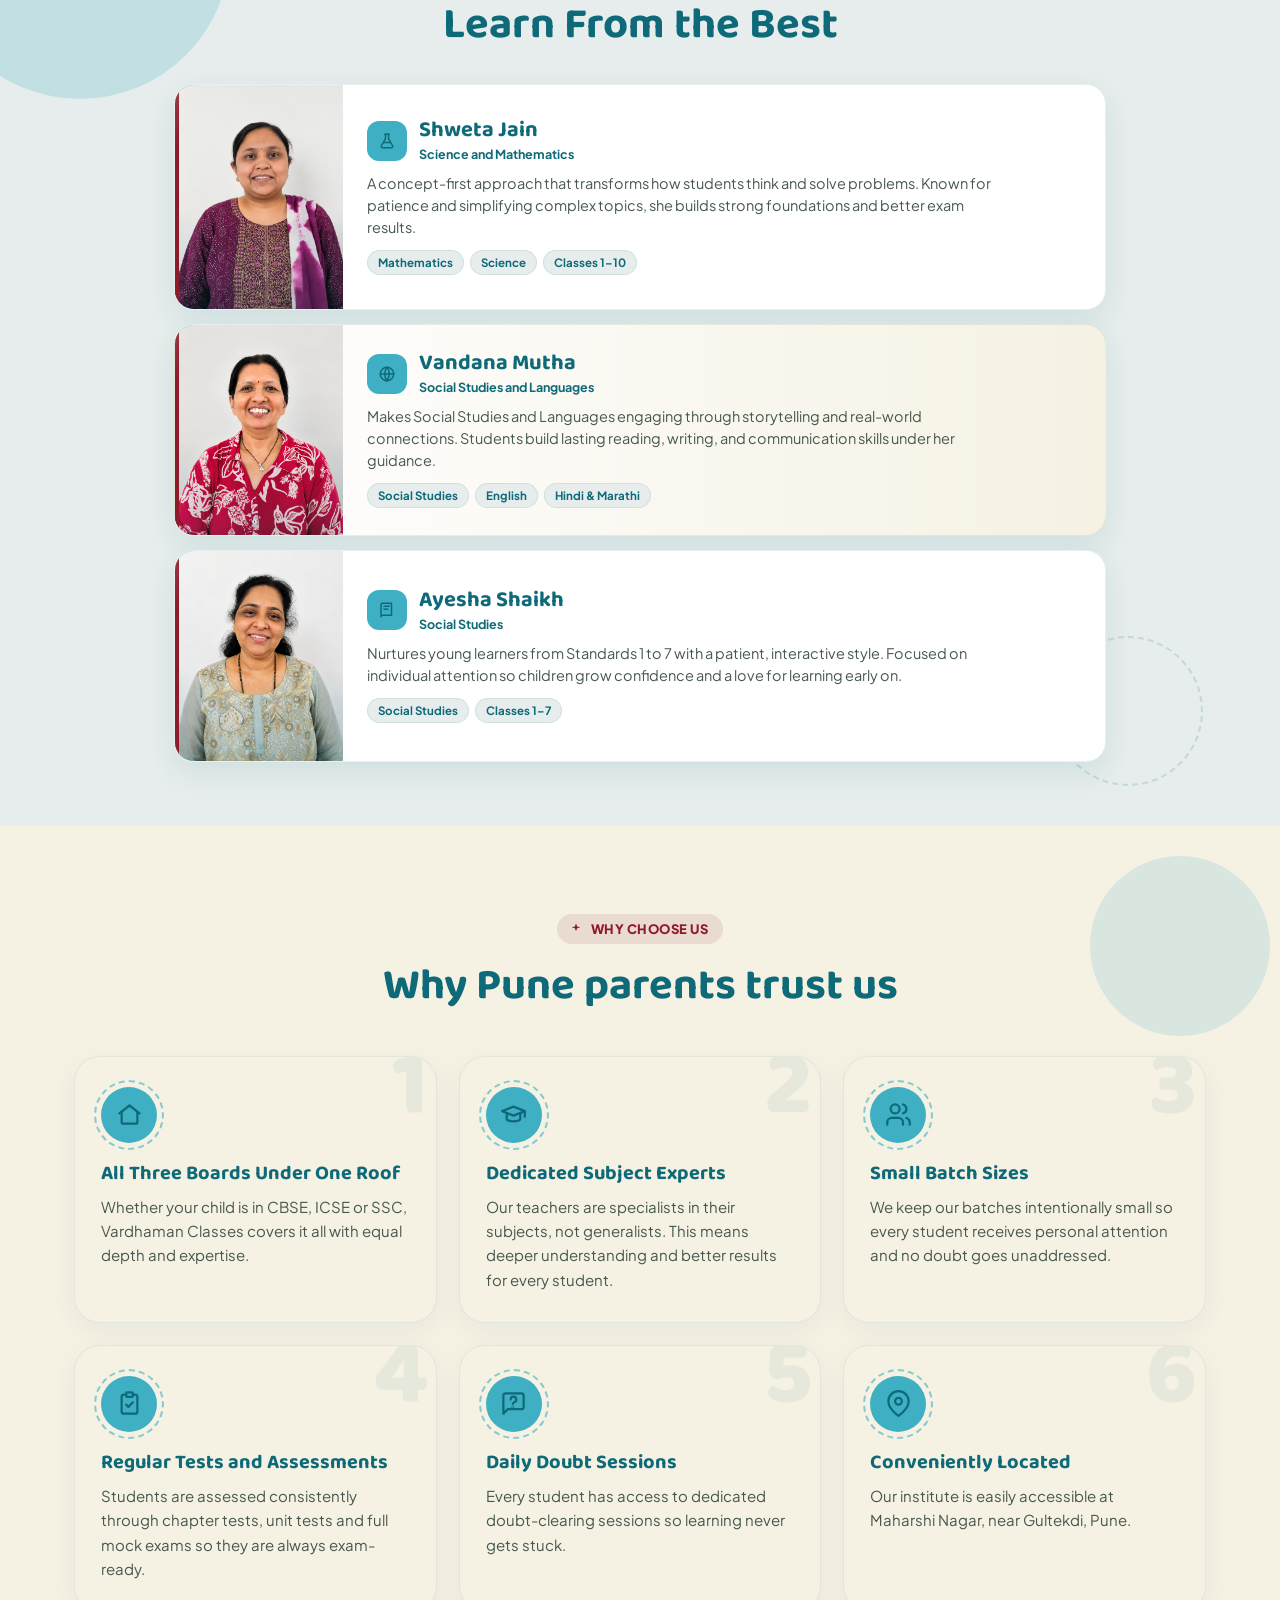
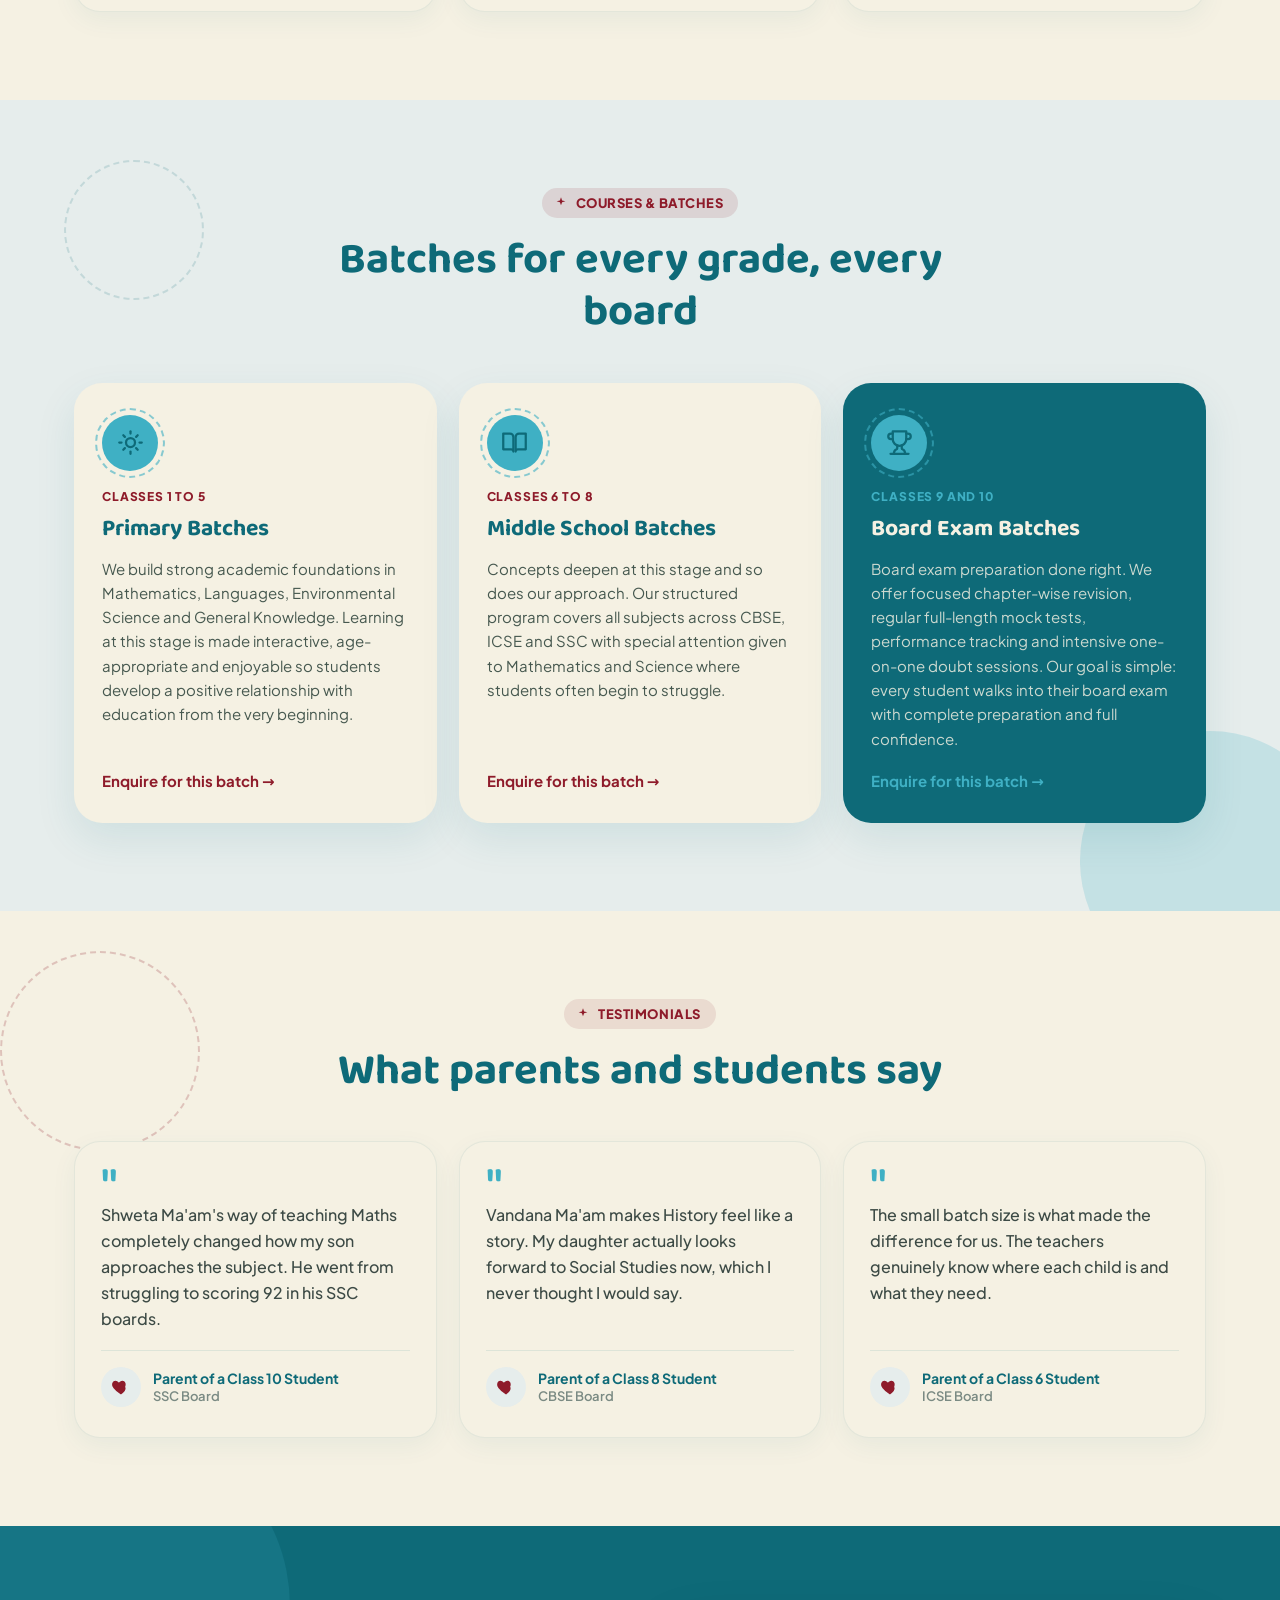
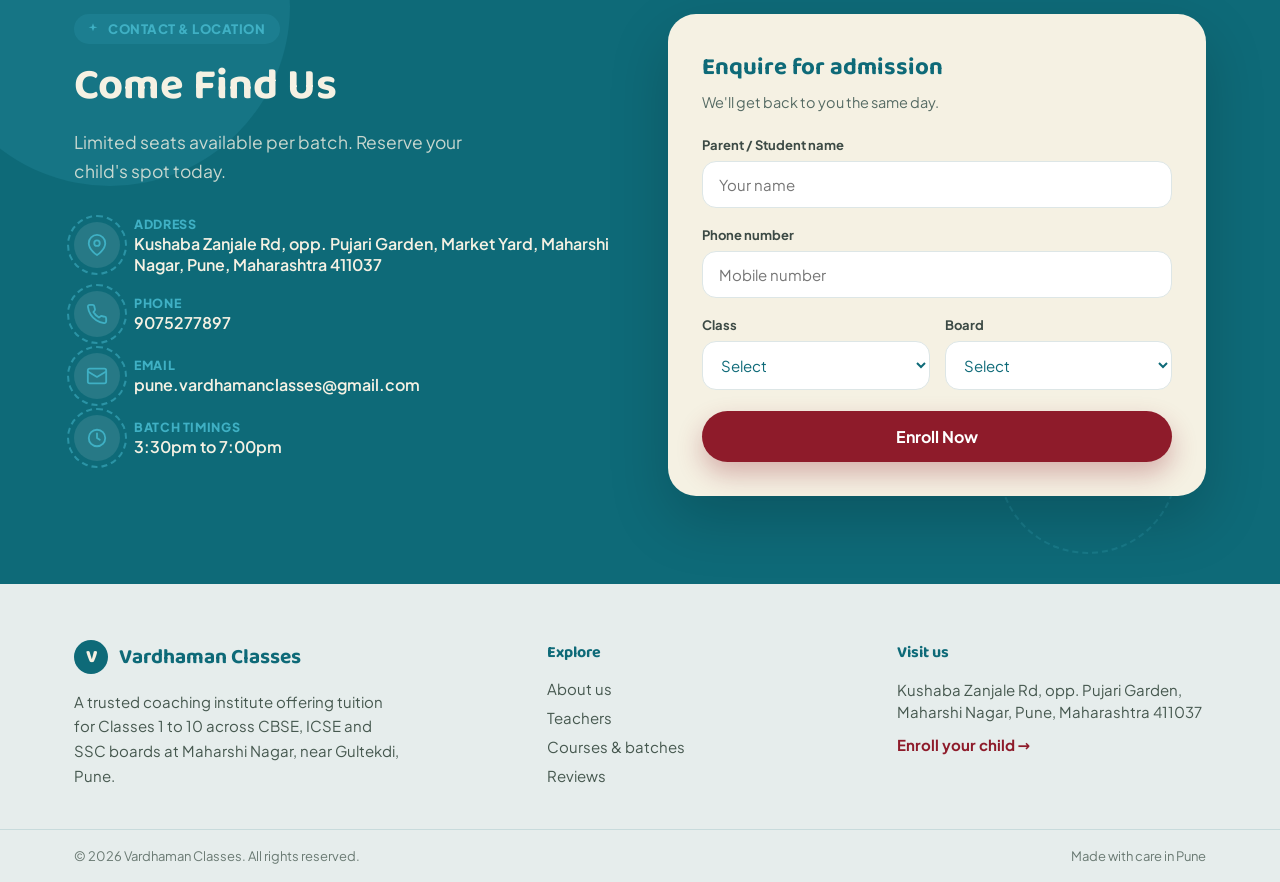
==== commit e5ad581e: "Revision 2" ====
--- a/Index.html
+++ b/Index.html
@@ -1,3 +1,4 @@
+
 <!DOCTYPE html>
 <html lang="en">
 <head>
@@ -40,14 +41,12 @@
         <p class="vc-lead" data-text="Hero.Lead"></p>
         <div class="vc-actions">
           <a href="#contact" class="vc-link vc-btn-primary" data-text="Hero.PrimaryButton"></a>
-          <a href="#contact" class="vc-link vc-btn-secondary" data-text="Hero.SecondaryButton"></a>
+          <a href="#contact" class="vc-link vc-btn-secondary" data-text="Hero.SecondaryButton" data-href="Hero.SecondaryHref"></a>
         </div>
         <div class="vc-tag-list" id="SubjectTags"></div>
       </div>
       <div class="vc-hero-media">
-        <div class="vc-photo-frame">
-          <img class="vc-photo-frame-img" src="assets/Images/4.jpeg" alt="" data-alt="Hero.PhotoCaption">
-        </div>
+        <div class="vc-photo-frame vc-photo-fade" id="HeroPhotoFade" aria-label="Classroom photos"></div>
         <div class="vc-float-card vc-float-card--doubt">
           <div class="vc-float-card-row">
             <span class="vc-icon-circle">
@@ -75,9 +74,7 @@
     <div class="vc-about-media">
       <div class="vc-blob vc-blob--about-ring"></div>
       <div class="vc-blob vc-blob--about-teal"></div>
-      <div class="vc-rise2 vc-photo-frame vc-photo-frame--about">
-        <img class="vc-photo-frame-img" src="assets/Images/3.jpeg" alt="" data-alt="About.PhotoCaption">
-      </div>
+      <div class="vc-rise2 vc-photo-frame vc-photo-frame--about vc-photo-fade" id="AboutPhotoFade" aria-label="Classroom photos"></div>
     </div>
     <div>
       <span class="vc-rise2 vc-eyebrow">
@@ -101,7 +98,7 @@
         </span>
         <h2 class="vc-rise2 vc-d1 vc-heading-lg" data-text="Teachers.Heading"></h2>
       </div>
-      <div class="vc-teacher-grid vc-grid2 vc-stagger" id="TeacherGrid"></div>
+      <div class="vc-teacher-grid vc-stagger" id="TeacherGrid"></div>
     </div>
   </section>
 
--- a/styles.css
+++ b/styles.css
@@ -524,6 +524,27 @@
     }
   }
 
+  @keyframes vc-teacher-icon-pop {
+    0%,
+    100% {
+      transform: translateY(0) scale(1);
+    }
+
+    50% {
+      transform: translateY(-2px) scale(1.06);
+    }
+  }
+
+  @keyframes vc-teacher-shine {
+    0% {
+      transform: translateX(-120%) skewX(-18deg);
+    }
+
+    100% {
+      transform: translateX(220%) skewX(-18deg);
+    }
+  }
+
   .vc-fade {
     opacity: 0;
     transition: opacity .7s ease;
@@ -605,6 +626,7 @@
     .vc-grid3 {
       grid-template-columns: 1fr 1fr !important;
     }
+
   }
 
   @media (max-width:760px) {
@@ -619,6 +641,11 @@
 
     .vc-teacher-card {
       grid-template-columns: 1fr !important;
+    }
+
+    .vc-teacher-photo {
+      min-height: 220px !important;
+      height: 220px !important;
     }
 
     .vc-footer-grid {
@@ -967,7 +994,8 @@
     box-shadow: 0 26px 54px var(--TealAlpha18);
   }
 
-  .vc-photo-frame:has(.vc-photo-frame-img) {
+  .vc-photo-frame:has(.vc-photo-frame-img),
+  .vc-photo-frame.vc-photo-fade {
     padding: 0;
     background-image: none;
   }
@@ -977,6 +1005,26 @@
     height: 100%;
     object-fit: cover;
     display: block;
+  }
+
+  .vc-photo-fade {
+    position: relative;
+    z-index: 0;
+  }
+
+  .vc-photo-fade-img {
+    position: absolute;
+    inset: 0;
+    width: 100%;
+    height: 100%;
+    object-fit: cover;
+    display: block;
+    opacity: 0;
+    transition: opacity 1.1s ease;
+  }
+
+  .vc-photo-fade-img.is-active {
+    opacity: 1;
   }
 
   .vc-photo-frame--about {
@@ -1004,6 +1052,7 @@
 
   .vc-float-card {
     position: absolute;
+    z-index: 3;
     background: var(--White);
     border-radius: 20px;
     padding: 16px 20px;
@@ -1052,6 +1101,7 @@
 
   .vc-board-badge {
     position: absolute;
+    z-index: 3;
     right: -14px;
     top: 24px;
     background: var(--Teal);
@@ -1213,75 +1263,225 @@
     margin: 0 auto;
   }
 
+  #teachers .vc-section-inner {
+    padding-top: 64px;
+    padding-bottom: 64px;
+    max-width: 980px;
+  }
+
   .vc-teacher-grid {
     display: grid;
-    grid-template-columns: 1fr 1fr;
-    gap: 26px;
-    margin-top: 44px;
+    grid-template-columns: 1fr;
+    gap: 14px;
+    margin-top: 32px;
   }
 
   .vc-teacher-card {
     position: relative;
-    background: var(--Cream);
-    border-radius: 30px;
+    background: var(--White);
+    border-radius: 20px;
     overflow: hidden;
     display: grid;
-    grid-template-columns: 160px 1fr;
-    box-shadow: 0 16px 40px var(--TealAlpha10);
-    transition: transform 0.32s cubic-bezier(0.2, 0.7, 0.2, 1), box-shadow 0.32s ease;
+    grid-template-columns: 168px 1fr;
+    border: 1px solid var(--TealAlpha10);
+    box-shadow: 0 10px 28px var(--TealAlpha10);
+    transition:
+      transform 0.55s cubic-bezier(0.2, 0.7, 0.2, 1),
+      opacity 0.55s ease,
+      box-shadow 0.32s ease,
+      border-color 0.32s ease;
+  }
+
+  .vc-teacher-card.vc-fade {
+    opacity: 0;
+    transform: translateX(-36px);
+  }
+
+  .vc-teacher-card.vc-fade:nth-child(even) {
+    transform: translateX(36px);
+  }
+
+  .vc-teacher-card.vc-fade[data-shown] {
+    opacity: 1;
+    transform: none;
+  }
+
+  .vc-teacher-card:nth-child(even) {
+    background: linear-gradient(90deg, var(--White) 0%, var(--Cream) 100%);
+  }
+
+  .vc-teacher-card::before {
+    content: '';
+    position: absolute;
+    left: 0;
+    top: 0;
+    bottom: 0;
+    width: 4px;
+    background: var(--Maroon);
+    transform: scaleY(0);
+    transform-origin: top;
+    transition: transform 0.45s cubic-bezier(0.2, 0.7, 0.2, 1);
+    z-index: 2;
+  }
+
+  .vc-teacher-card[data-shown]::before {
+    transform: scaleY(1);
+    transition-delay: 0.2s;
   }
 
   .vc-teacher-photo {
-    background-image: repeating-linear-gradient(135deg, var(--StripeC), var(--StripeC) 11px, var(--StripeD) 11px, var(--StripeD) 22px);
-    display: flex;
-    align-items: flex-end;
+    position: relative;
+    min-height: 100%;
+    height: 100%;
+    background: var(--Cyan);
+    overflow: hidden;
+  }
+
+  .vc-teacher-photo::after {
+    content: '';
+    position: absolute;
+    inset: 0;
+    background: linear-gradient(180deg, transparent 55%, var(--TealAlpha18) 100%);
+    pointer-events: none;
+    z-index: 1;
+  }
+
+  .vc-teacher-photo::before {
+    content: '';
+    position: absolute;
+    top: 0;
+    left: 0;
+    width: 45%;
+    height: 100%;
+    background: linear-gradient(90deg, transparent, rgba(255, 255, 255, 0.28), transparent);
+    transform: translateX(-120%) skewX(-18deg);
+    z-index: 2;
+    pointer-events: none;
+  }
+
+  .vc-teacher-card:hover .vc-teacher-photo::before {
+    animation: vc-teacher-shine 0.9s ease;
+  }
+
+  .vc-teacher-photo-img {
+    width: 100%;
+    height: 100%;
+    object-fit: cover;
+    object-position: center top;
+    display: block;
+    transition: transform 0.7s cubic-bezier(0.2, 0.7, 0.2, 1);
+  }
+
+  .vc-teacher-body {
+    display: flex;
+    flex-direction: column;
     justify-content: center;
-    padding: 12px;
-    min-height: 236px;
-  }
-
-  .vc-teacher-body {
-    padding: 24px 26px 28px;
+    gap: 10px;
+    padding: 22px 24px;
+    text-align: left;
+  }
+
+  .vc-teacher-top {
+    display: flex;
+    align-items: center;
+    gap: 12px;
   }
 
   .vc-teacher-icon {
-    width: 46px;
-    height: 46px;
-    border-radius: 50%;
+    width: 40px;
+    height: 40px;
+    flex: none;
+    border-radius: 12px;
     background: var(--Cyan);
+    color: var(--Teal);
     display: inline-flex;
     align-items: center;
     justify-content: center;
+    transition: transform 0.35s ease, background 0.35s ease, color 0.35s ease;
   }
 
   .vc-teacher-name {
     font-family: 'Baloo 2', cursive;
     font-weight: 700;
-    font-size: 23px;
-    margin: 14px 0 0;
-    color: var(--Teal);
+    font-size: 22px;
+    margin: 0;
+    color: var(--Teal);
+    line-height: 1.1;
+    transition: color 0.3s ease;
   }
 
   .vc-teacher-role {
     display: inline-block;
-    margin-top: 8px;
-    font-size: 13px;
-    font-weight: 700;
-    color: var(--Teal);
-    background: var(--Cyan);
-    padding: 5px 13px;
+    margin-top: 4px;
+    font-size: 12.5px;
+    font-weight: 700;
+    color: var(--Teal);
+  }
+
+  .vc-teacher-bio {
+    font-size: 14.5px;
+    line-height: 1.5;
+    color: var(--TextBody);
+    margin: 0;
+    max-width: 58ch;
+  }
+
+  .vc-teacher-tags {
+    display: flex;
+    flex-wrap: wrap;
+    justify-content: flex-start;
+    gap: 6px;
+    margin-top: 2px;
+  }
+
+  .vc-teacher-tag {
+    font-size: 11.5px;
+    font-weight: 700;
+    color: var(--Teal);
+    background: var(--Mint);
+    border: 1px solid var(--TealAlpha10);
+    padding: 4px 10px;
     border-radius: 999px;
-  }
-
-  .vc-teacher-bio {
-    font-size: 15px;
-    line-height: 1.62;
-    color: var(--TextBody);
-    margin: 14px 0 0;
+    transition: transform 0.25s ease, background 0.25s ease, color 0.25s ease;
+  }
+
+  .vc-teacher-card:hover {
+    transform: translateY(-6px);
+    box-shadow: 0 22px 44px var(--TealAlpha18);
+    border-color: var(--TealAlpha16);
+  }
+
+  .vc-teacher-card:hover .vc-teacher-photo-img {
+    transform: scale(1.07);
+  }
+
+  .vc-teacher-card:hover .vc-teacher-icon {
+    background: var(--Teal);
+    color: var(--Cream);
+    animation: vc-teacher-icon-pop 0.7s ease;
+  }
+
+  .vc-teacher-card:hover .vc-teacher-name {
+    color: var(--Maroon);
+  }
+
+  .vc-teacher-card:hover .vc-teacher-tag:nth-child(1) {
+    transform: translateY(-2px);
+    transition-delay: 0.02s;
+  }
+
+  .vc-teacher-card:hover .vc-teacher-tag:nth-child(2) {
+    transform: translateY(-2px);
+    transition-delay: 0.06s;
+  }
+
+  .vc-teacher-card:hover .vc-teacher-tag:nth-child(3) {
+    transform: translateY(-2px);
+    transition-delay: 0.1s;
   }
 
   .vc-teacher-subjects {
-    margin-top: 14px;
+    margin-top: 0;
     font-size: 13.5px;
     color: var(--TextMuted);
     font-weight: 600;
@@ -1601,6 +1801,16 @@
     margin-top: 1px;
   }
 
+  .vc-contact-value--link {
+    display: inline-block;
+    text-decoration: none;
+    color: var(--Cream);
+  }
+
+  .vc-contact-value--link:hover {
+    color: var(--Cyan);
+  }
+
   .vc-form-panel {
     background: var(--Cream);
     border-radius: 28px;
@@ -1822,7 +2032,6 @@
     transform: translateY(-2px);
   }
 
-  .vc-teacher-card:hover,
   .vc-reason-card:hover,
   .vc-testimonial-card:hover,
   .vc-batch-card:hover {
